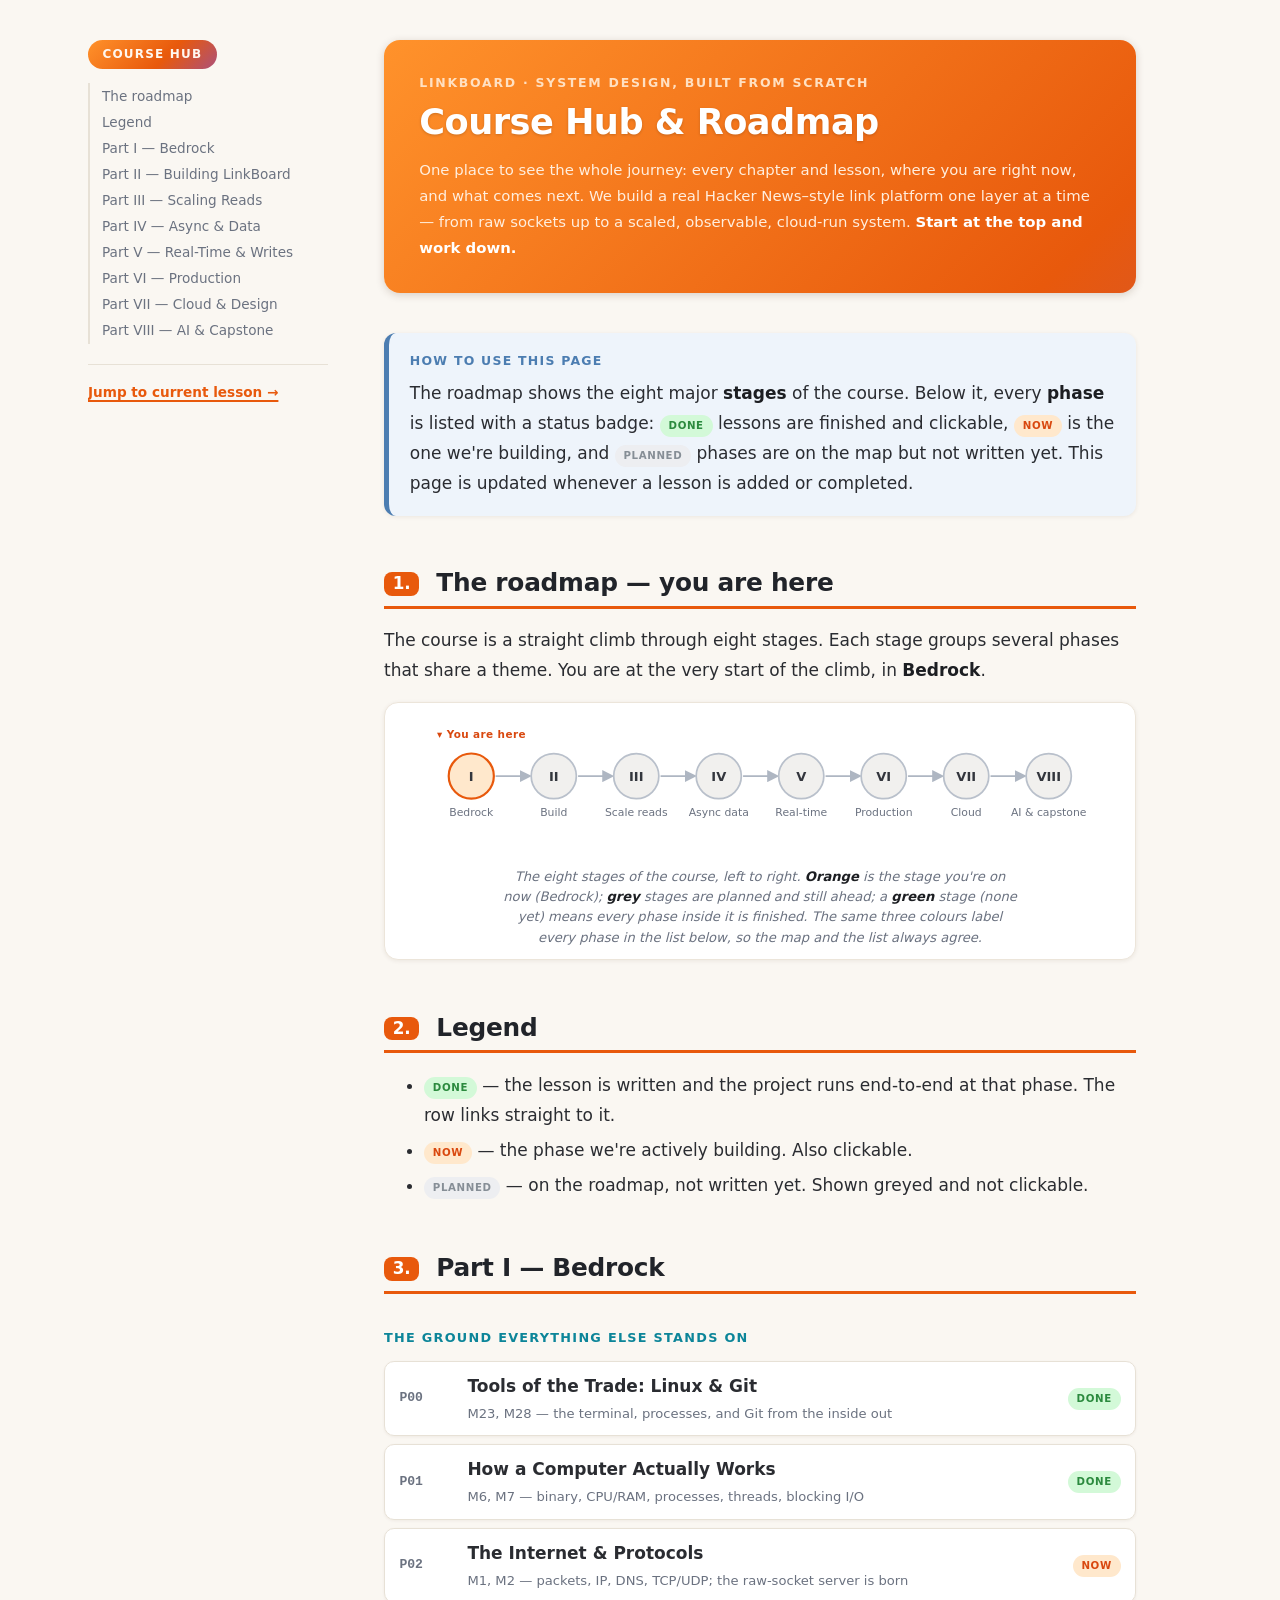
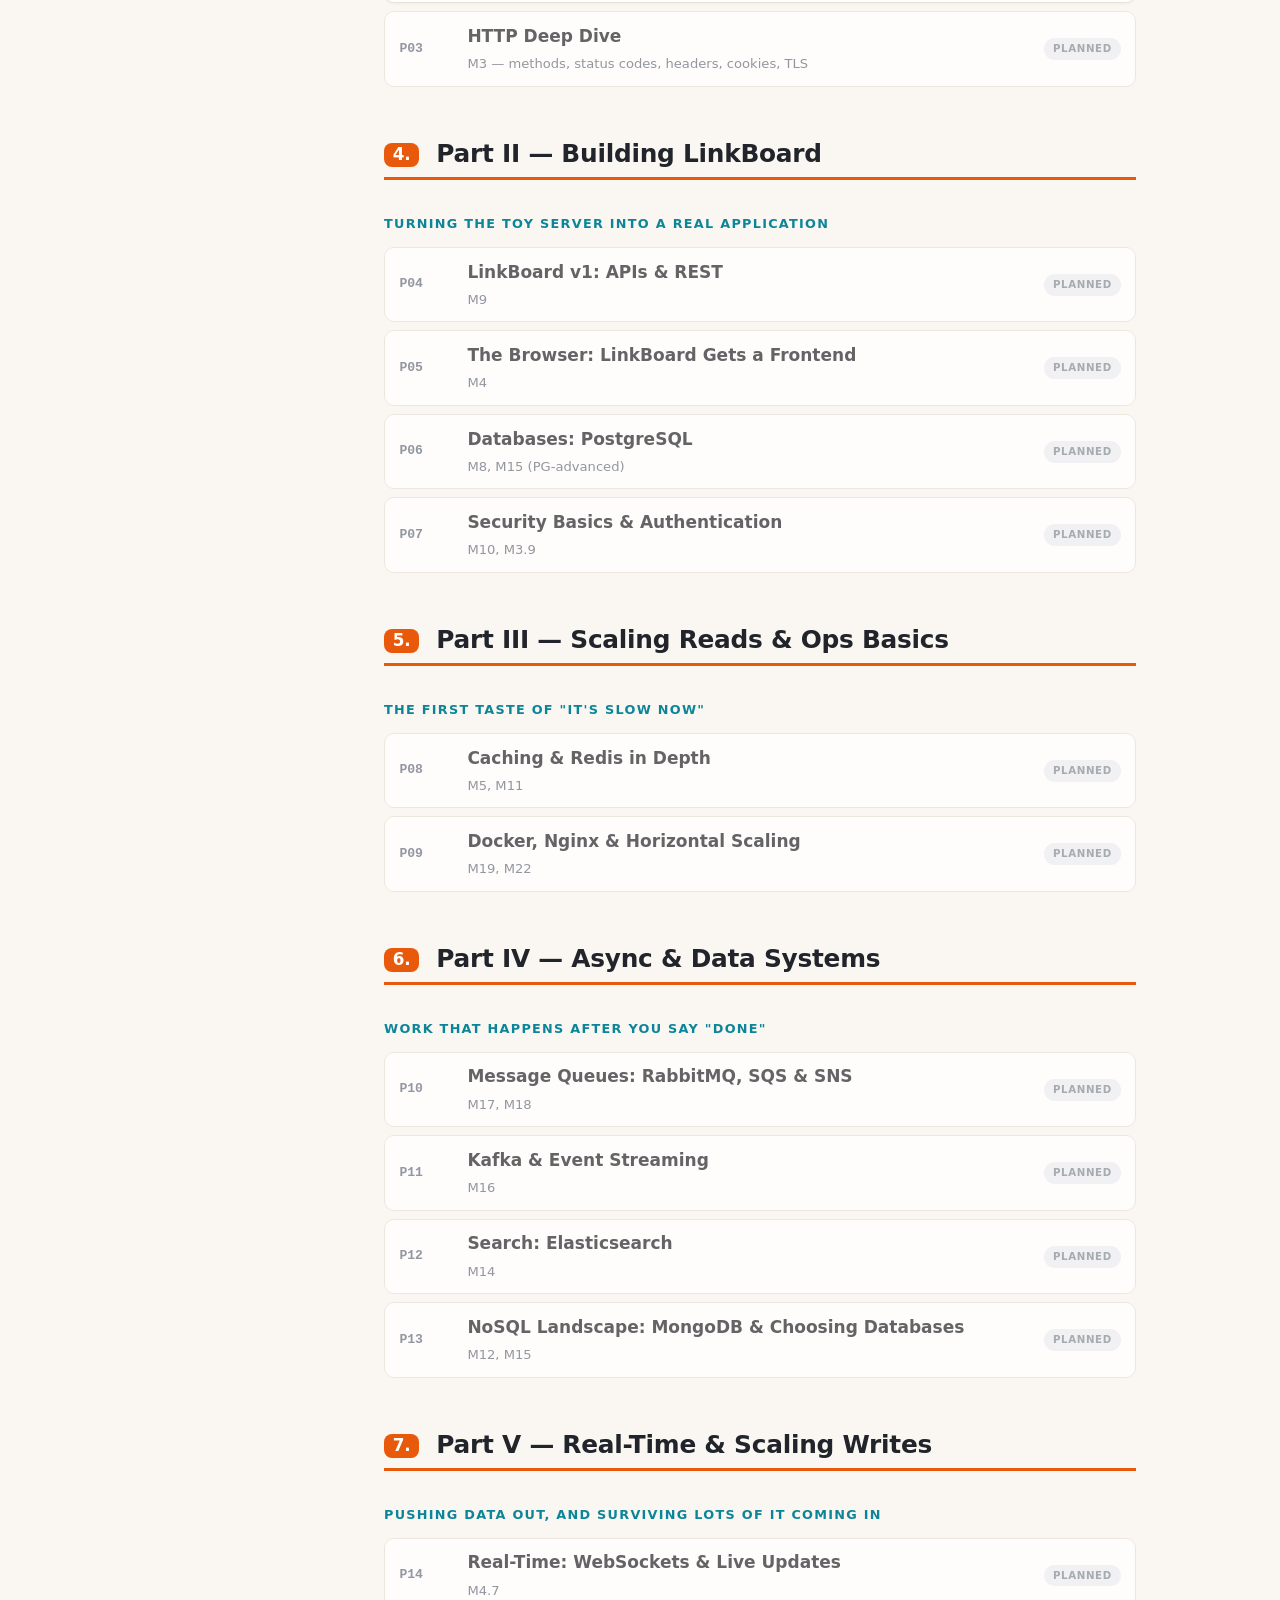
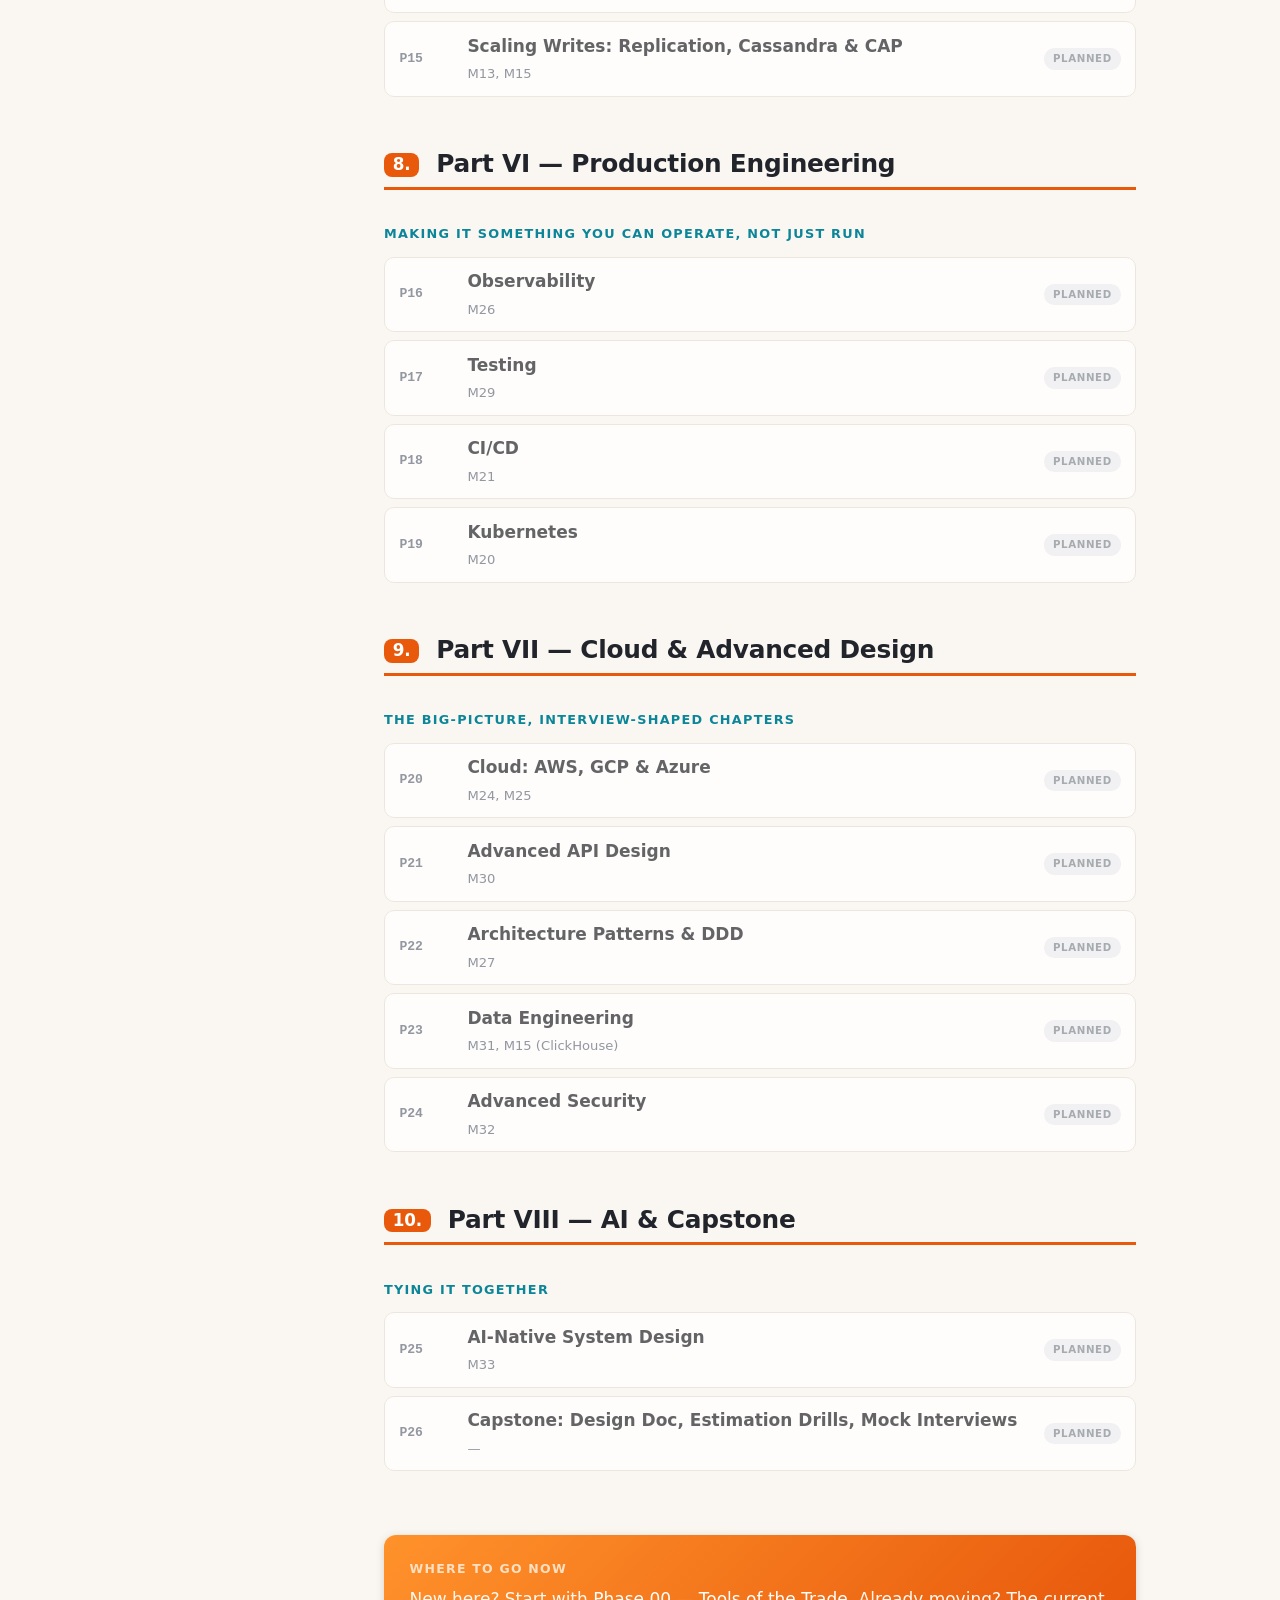
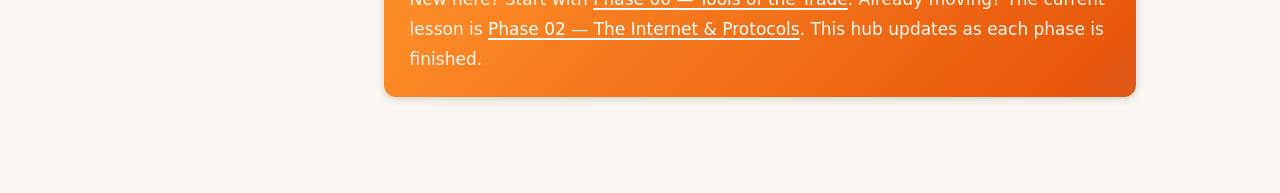
==== concepts/index.html @ 51d2cb37 "Lessons: course hub + roadmap and 6 content-richness features (hover-glossary, syntax highlighting, " ====
<!DOCTYPE html>
<html lang="en">
<head>
<meta charset="utf-8">
<meta name="viewport" content="width=device-width, initial-scale=1">
<title>LinkBoard — Course Hub &amp; Roadmap</title>
<link rel="stylesheet" href="assets/lesson.css">
</head>
<body>
<div class="page">

<aside class="toc">
  <div class="toc-inner">
    <p class="toc-phase">Course Hub</p>
    <nav>
      <a href="#roadmap">The roadmap</a>
      <a href="#legend">Legend</a>
      <a href="#part-1">Part I — Bedrock</a>
      <a href="#part-2">Part II — Building LinkBoard</a>
      <a href="#part-3">Part III — Scaling Reads</a>
      <a href="#part-4">Part IV — Async &amp; Data</a>
      <a href="#part-5">Part V — Real-Time &amp; Writes</a>
      <a href="#part-6">Part VI — Production</a>
      <a href="#part-7">Part VII — Cloud &amp; Design</a>
      <a href="#part-8">Part VIII — AI &amp; Capstone</a>
    </nav>
    <div class="toc-bottom">
      <a href="phase-02-internet-and-protocols/lesson.html">Jump to current lesson →</a>
    </div>
  </div>
</aside>

<main>

<header class="lesson">
  <p class="kicker">LinkBoard · System Design, Built From Scratch</p>
  <h1>Course Hub &amp; Roadmap</h1>
  <p class="covers">One place to see the whole journey: every chapter and lesson, where you are right now, and what comes next. We build a real Hacker News&ndash;style link platform one layer at a time &mdash; from raw sockets up to a scaled, observable, cloud-run system. <strong>Start at the top and work down.</strong></p>
</header>

<div class="note">
  <span class="label">How to use this page</span>
  <p>The roadmap shows the eight major <strong>stages</strong> of the course. Below it, every <strong>phase</strong> is listed with a status badge: <span class="status status-done">Done</span> lessons are finished and clickable, <span class="status status-now">Now</span> is the one we're building, and <span class="status status-planned">Planned</span> phases are on the map but not written yet. This page is updated whenever a lesson is added or completed.</p>
</div>

<h2 id="roadmap"><span class="secno">1.</span> The roadmap &mdash; you are here</h2>

<p>The course is a straight climb through eight stages. Each stage groups several phases that share a theme. You are at the very start of the climb, in <strong>Bedrock</strong>.</p>

<figure class="fig">
  <svg viewBox="0 0 760 150" role="img" aria-label="Course roadmap of eight stages from left to right: stage one Bedrock (you are here now), stage two Build, stage three Scale reads, stage four Async, stage five Real-time and write scaling, stage six Production, stage seven Cloud, stage eight AI and capstone. You are currently in stage one, Bedrock.">
    <defs>
      <marker id="rm-arrow" viewBox="0 0 10 10" refX="8" refY="5" markerWidth="7" markerHeight="7" orient="auto">
        <path d="M0,0 L10,5 L0,10 z" class="fig-arrow"/>
      </marker>
    </defs>

    <!-- connectors between the eight stages -->
    <line x1="75.5"  y1="60" x2="114.5" y2="60" class="fig-edge" marker-end="url(#rm-arrow)"/>
    <line x1="170.5" y1="60" x2="209.5" y2="60" class="fig-edge" marker-end="url(#rm-arrow)"/>
    <line x1="265.5" y1="60" x2="304.5" y2="60" class="fig-edge" marker-end="url(#rm-arrow)"/>
    <line x1="360.5" y1="60" x2="399.5" y2="60" class="fig-edge" marker-end="url(#rm-arrow)"/>
    <line x1="455.5" y1="60" x2="494.5" y2="60" class="fig-edge" marker-end="url(#rm-arrow)"/>
    <line x1="550.5" y1="60" x2="589.5" y2="60" class="fig-edge" marker-end="url(#rm-arrow)"/>
    <line x1="645.5" y1="60" x2="684.5" y2="60" class="fig-edge" marker-end="url(#rm-arrow)"/>

    <!-- "you are here" pointer over the first stage -->
    <text x="8" y="16" class="fig-youhere">&#9662; You are here</text>

    <!-- stage 1: Bedrock (NOW) -->
    <circle cx="47.5"  cy="60" r="26" class="fig-stage-now"/>
    <text x="47.5"  y="66"  text-anchor="middle" class="fig-stage-num">I</text>
    <text x="47.5"  y="106" text-anchor="middle" class="fig-t-sm">Bedrock</text>

    <!-- stage 2: Build -->
    <circle cx="142.5" cy="60" r="26" class="fig-stage-todo"/>
    <text x="142.5" y="66"  text-anchor="middle" class="fig-stage-num">II</text>
    <text x="142.5" y="106" text-anchor="middle" class="fig-t-sm">Build</text>

    <!-- stage 3: Scale reads -->
    <circle cx="237.5" cy="60" r="26" class="fig-stage-todo"/>
    <text x="237.5" y="66"  text-anchor="middle" class="fig-stage-num">III</text>
    <text x="237.5" y="106" text-anchor="middle" class="fig-t-sm">Scale reads</text>

    <!-- stage 4: Async -->
    <circle cx="332.5" cy="60" r="26" class="fig-stage-todo"/>
    <text x="332.5" y="66"  text-anchor="middle" class="fig-stage-num">IV</text>
    <text x="332.5" y="106" text-anchor="middle" class="fig-t-sm">Async data</text>

    <!-- stage 5: Real-time & writes -->
    <circle cx="427.5" cy="60" r="26" class="fig-stage-todo"/>
    <text x="427.5" y="66"  text-anchor="middle" class="fig-stage-num">V</text>
    <text x="427.5" y="106" text-anchor="middle" class="fig-t-sm">Real-time</text>

    <!-- stage 6: Production -->
    <circle cx="522.5" cy="60" r="26" class="fig-stage-todo"/>
    <text x="522.5" y="66"  text-anchor="middle" class="fig-stage-num">VI</text>
    <text x="522.5" y="106" text-anchor="middle" class="fig-t-sm">Production</text>

    <!-- stage 7: Cloud -->
    <circle cx="617.5" cy="60" r="26" class="fig-stage-todo"/>
    <text x="617.5" y="66"  text-anchor="middle" class="fig-stage-num">VII</text>
    <text x="617.5" y="106" text-anchor="middle" class="fig-t-sm">Cloud</text>

    <!-- stage 8: AI & capstone -->
    <circle cx="712.5" cy="60" r="26" class="fig-stage-todo"/>
    <text x="712.5" y="66"  text-anchor="middle" class="fig-stage-num">VIII</text>
    <text x="712.5" y="106" text-anchor="middle" class="fig-t-sm">AI &amp; capstone</text>
  </svg>
  <figcaption>The eight stages of the course, left to right. <strong>Orange</strong> is the stage you're on now (Bedrock); <strong>grey</strong> stages are planned and still ahead; a <strong>green</strong> stage (none yet) means every phase inside it is finished. The same three colours label every phase in the list below, so the map and the list always agree.</figcaption>
</figure>

<h2 id="legend"><span class="secno">2.</span> Legend</h2>

<ul>
  <li><span class="status status-done">Done</span> &mdash; the lesson is written and the project runs end-to-end at that phase. The row links straight to it.</li>
  <li><span class="status status-now">Now</span> &mdash; the phase we're actively building. Also clickable.</li>
  <li><span class="status status-planned">Planned</span> &mdash; on the roadmap, not written yet. Shown greyed and not clickable.</li>
</ul>

<h2 id="part-1"><span class="secno">3.</span> Part I &mdash; Bedrock</h2>
<p class="hub-part">The ground everything else stands on</p>
<ul class="hub-list">
  <li><a class="hub-row" href="phase-00-tools-of-the-trade/lesson.html">
    <span class="hub-num">P00</span>
    <span class="hub-title">Tools of the Trade: Linux &amp; Git <small>M23, M28 &mdash; the terminal, processes, and Git from the inside out</small></span>
    <span class="status status-done">Done</span>
  </a></li>
  <li><a class="hub-row" href="phase-01-how-a-computer-works/lesson.html">
    <span class="hub-num">P01</span>
    <span class="hub-title">How a Computer Actually Works <small>M6, M7 &mdash; binary, CPU/RAM, processes, threads, blocking I/O</small></span>
    <span class="status status-done">Done</span>
  </a></li>
  <li><a class="hub-row" href="phase-02-internet-and-protocols/lesson.html">
    <span class="hub-num">P02</span>
    <span class="hub-title">The Internet &amp; Protocols <small>M1, M2 &mdash; packets, IP, DNS, TCP/UDP; the raw-socket server is born</small></span>
    <span class="status status-now">Now</span>
  </a></li>
  <li><div class="hub-row is-planned">
    <span class="hub-num">P03</span>
    <span class="hub-title">HTTP Deep Dive <small>M3 &mdash; methods, status codes, headers, cookies, TLS</small></span>
    <span class="status status-planned">Planned</span>
  </div></li>
</ul>

<h2 id="part-2"><span class="secno">4.</span> Part II &mdash; Building LinkBoard</h2>
<p class="hub-part">Turning the toy server into a real application</p>
<ul class="hub-list">
  <li><div class="hub-row is-planned">
    <span class="hub-num">P04</span>
    <span class="hub-title">LinkBoard v1: APIs &amp; REST <small>M9</small></span>
    <span class="status status-planned">Planned</span>
  </div></li>
  <li><div class="hub-row is-planned">
    <span class="hub-num">P05</span>
    <span class="hub-title">The Browser: LinkBoard Gets a Frontend <small>M4</small></span>
    <span class="status status-planned">Planned</span>
  </div></li>
  <li><div class="hub-row is-planned">
    <span class="hub-num">P06</span>
    <span class="hub-title">Databases: PostgreSQL <small>M8, M15 (PG-advanced)</small></span>
    <span class="status status-planned">Planned</span>
  </div></li>
  <li><div class="hub-row is-planned">
    <span class="hub-num">P07</span>
    <span class="hub-title">Security Basics &amp; Authentication <small>M10, M3.9</small></span>
    <span class="status status-planned">Planned</span>
  </div></li>
</ul>

<h2 id="part-3"><span class="secno">5.</span> Part III &mdash; Scaling Reads &amp; Ops Basics</h2>
<p class="hub-part">The first taste of "it's slow now"</p>
<ul class="hub-list">
  <li><div class="hub-row is-planned">
    <span class="hub-num">P08</span>
    <span class="hub-title">Caching &amp; Redis in Depth <small>M5, M11</small></span>
    <span class="status status-planned">Planned</span>
  </div></li>
  <li><div class="hub-row is-planned">
    <span class="hub-num">P09</span>
    <span class="hub-title">Docker, Nginx &amp; Horizontal Scaling <small>M19, M22</small></span>
    <span class="status status-planned">Planned</span>
  </div></li>
</ul>

<h2 id="part-4"><span class="secno">6.</span> Part IV &mdash; Async &amp; Data Systems</h2>
<p class="hub-part">Work that happens after you say "done"</p>
<ul class="hub-list">
  <li><div class="hub-row is-planned">
    <span class="hub-num">P10</span>
    <span class="hub-title">Message Queues: RabbitMQ, SQS &amp; SNS <small>M17, M18</small></span>
    <span class="status status-planned">Planned</span>
  </div></li>
  <li><div class="hub-row is-planned">
    <span class="hub-num">P11</span>
    <span class="hub-title">Kafka &amp; Event Streaming <small>M16</small></span>
    <span class="status status-planned">Planned</span>
  </div></li>
  <li><div class="hub-row is-planned">
    <span class="hub-num">P12</span>
    <span class="hub-title">Search: Elasticsearch <small>M14</small></span>
    <span class="status status-planned">Planned</span>
  </div></li>
  <li><div class="hub-row is-planned">
    <span class="hub-num">P13</span>
    <span class="hub-title">NoSQL Landscape: MongoDB &amp; Choosing Databases <small>M12, M15</small></span>
    <span class="status status-planned">Planned</span>
  </div></li>
</ul>

<h2 id="part-5"><span class="secno">7.</span> Part V &mdash; Real-Time &amp; Scaling Writes</h2>
<p class="hub-part">Pushing data out, and surviving lots of it coming in</p>
<ul class="hub-list">
  <li><div class="hub-row is-planned">
    <span class="hub-num">P14</span>
    <span class="hub-title">Real-Time: WebSockets &amp; Live Updates <small>M4.7</small></span>
    <span class="status status-planned">Planned</span>
  </div></li>
  <li><div class="hub-row is-planned">
    <span class="hub-num">P15</span>
    <span class="hub-title">Scaling Writes: Replication, Cassandra &amp; CAP <small>M13, M15</small></span>
    <span class="status status-planned">Planned</span>
  </div></li>
</ul>

<h2 id="part-6"><span class="secno">8.</span> Part VI &mdash; Production Engineering</h2>
<p class="hub-part">Making it something you can operate, not just run</p>
<ul class="hub-list">
  <li><div class="hub-row is-planned">
    <span class="hub-num">P16</span>
    <span class="hub-title">Observability <small>M26</small></span>
    <span class="status status-planned">Planned</span>
  </div></li>
  <li><div class="hub-row is-planned">
    <span class="hub-num">P17</span>
    <span class="hub-title">Testing <small>M29</small></span>
    <span class="status status-planned">Planned</span>
  </div></li>
  <li><div class="hub-row is-planned">
    <span class="hub-num">P18</span>
    <span class="hub-title">CI/CD <small>M21</small></span>
    <span class="status status-planned">Planned</span>
  </div></li>
  <li><div class="hub-row is-planned">
    <span class="hub-num">P19</span>
    <span class="hub-title">Kubernetes <small>M20</small></span>
    <span class="status status-planned">Planned</span>
  </div></li>
</ul>

<h2 id="part-7"><span class="secno">9.</span> Part VII &mdash; Cloud &amp; Advanced Design</h2>
<p class="hub-part">The big-picture, interview-shaped chapters</p>
<ul class="hub-list">
  <li><div class="hub-row is-planned">
    <span class="hub-num">P20</span>
    <span class="hub-title">Cloud: AWS, GCP &amp; Azure <small>M24, M25</small></span>
    <span class="status status-planned">Planned</span>
  </div></li>
  <li><div class="hub-row is-planned">
    <span class="hub-num">P21</span>
    <span class="hub-title">Advanced API Design <small>M30</small></span>
    <span class="status status-planned">Planned</span>
  </div></li>
  <li><div class="hub-row is-planned">
    <span class="hub-num">P22</span>
    <span class="hub-title">Architecture Patterns &amp; DDD <small>M27</small></span>
    <span class="status status-planned">Planned</span>
  </div></li>
  <li><div class="hub-row is-planned">
    <span class="hub-num">P23</span>
    <span class="hub-title">Data Engineering <small>M31, M15 (ClickHouse)</small></span>
    <span class="status status-planned">Planned</span>
  </div></li>
  <li><div class="hub-row is-planned">
    <span class="hub-num">P24</span>
    <span class="hub-title">Advanced Security <small>M32</small></span>
    <span class="status status-planned">Planned</span>
  </div></li>
</ul>

<h2 id="part-8"><span class="secno">10.</span> Part VIII &mdash; AI &amp; Capstone</h2>
<p class="hub-part">Tying it together</p>
<ul class="hub-list">
  <li><div class="hub-row is-planned">
    <span class="hub-num">P25</span>
    <span class="hub-title">AI-Native System Design <small>M33</small></span>
    <span class="status status-planned">Planned</span>
  </div></li>
  <li><div class="hub-row is-planned">
    <span class="hub-num">P26</span>
    <span class="hub-title">Capstone: Design Doc, Estimation Drills, Mock Interviews <small>&mdash;</small></span>
    <span class="status status-planned">Planned</span>
  </div></li>
</ul>

<footer class="next">
  <span class="label">Where to go now</span>
  <p>New here? Start with <a href="phase-00-tools-of-the-trade/lesson.html">Phase 00 &mdash; Tools of the Trade</a>. Already moving? The current lesson is <a href="phase-02-internet-and-protocols/lesson.html">Phase 02 &mdash; The Internet &amp; Protocols</a>. This hub updates as each phase is finished.</p>
</footer>

</main>
</div>
</body>
</html>
---- concepts/assets/lesson.css ----
/* ==========================================================================
   LinkBoard course — shared lesson stylesheet
   Every concepts/phase-NN-*/lesson.html links to this file (../assets/lesson.css)
   so all lessons share one consistent design. Edit here, restyle everywhere.

   Design language:
   - warm paper background; HN-orange primary (LinkBoard is a Hacker News clone)
     with teal + violet supporting hues
   - gradient title banner; terminal-style code blocks with traffic-light dots
   - sticky table of contents on wide screens
   - automatic light/dark via prefers-color-scheme

   NOTE: written with LITERAL colors only (no CSS custom properties) so it
   renders correctly even in previews that don't support var(). Every
   gradient is preceded by a solid-color fallback for the same reason.
   Palette reference:
     orange #e8590c   teal #0c8599   violet #7048e8   paper #faf7f2
     ink #2a2c31      line #e7e1d6   terminal #171a21
   ========================================================================== */

* { box-sizing: border-box; }

html { scroll-behavior: smooth; }

body {
  margin: 0;
  background: #faf7f2;
  color: #2a2c31;
  font: 17px/1.75 "Segoe UI", ui-sans-serif, system-ui, Roboto, Helvetica, Arial, sans-serif;
  -webkit-text-size-adjust: 100%;
}

::selection { background: #e8590c; color: #ffffff; }

/* ---- page layout: sticky TOC + content ----------------------------------- */

.page {
  display: grid;
  grid-template-columns: 15.5rem minmax(0, 47rem);
  gap: 3rem;
  max-width: 69rem;
  margin: 0 auto;
  padding: 2.5rem 1.5rem 6rem;
}

main { min-width: 0; }

.toc { font-size: .85rem; }

.toc-inner {
  position: -webkit-sticky;
  position: sticky;
  top: 1.5rem;
  max-height: calc(100vh - 3rem);
  overflow-y: auto;
  padding-right: .5rem;
  animation: rise .55s ease-out .12s both;
}

main { animation: rise .6s ease-out .18s both; }

.toc .toc-phase {
  display: inline-block;
  background: #e8590c;
  background: linear-gradient(135deg, #ff922b 0%, #e8590c 60%, #7048e8 140%);
  color: #fff8f0;
  font-weight: 700;
  font-size: .75rem;
  letter-spacing: .1em;
  text-transform: uppercase;
  border-radius: 99px;
  padding: .25rem .9rem;
  margin: 0 0 .9rem;
}

.toc nav a {
  display: block;
  color: #6b7280;
  text-decoration: none;
  padding: .2rem 0 .2rem .75rem;
  border-left: 2px solid #e7e1d6;
  line-height: 1.45;
  transition: padding-left .15s ease, color .15s ease;
}

.toc nav a:hover {
  color: #e8590c;
  border-left-color: #e8590c;
  padding-left: 1rem;
}

.toc .toc-bottom {
  margin-top: 1.25rem;
  padding-top: 1rem;
  border-top: 1px solid #e7e1d6;
}

.toc .toc-bottom a { border-left: none; padding-left: 0; font-weight: 650; color: #e8590c; }

@media (max-width: 900px) {
  .page { grid-template-columns: minmax(0, 1fr); gap: 1.5rem; padding-top: 1.5rem; }
  .toc-inner { position: static; max-height: none; }
  .toc { border: 1px solid #e7e1d6; border-radius: 12px; padding: 1rem 1.25rem; background: #ffffff; }
}

/* ---- lesson header: the gradient banner ----------------------------------- */

header.lesson {
  background: #e8590c;
  background: linear-gradient(135deg, #ff922b 0%, #e8590c 45%, #7048e8 130%);
  background-size: 200% 200%;
  color: #fff8f0;
  border-radius: 16px;
  padding: 2rem 2.2rem;
  margin-bottom: 2.5rem;
  box-shadow: 0 2px 8px rgba(60, 35, 10, .18);
  /* rise in on load, then the gradient slowly drifts forever */
  animation: rise .55s ease-out both, drift 18s ease-in-out infinite alternate;
}

.kicker {
  font-size: .78rem;
  font-weight: 700;
  letter-spacing: .14em;
  text-transform: uppercase;
  color: #ffe0c2;
  margin: 0 0 .5rem;
}

header.lesson h1 {
  margin: 0 0 .9rem;
  font-size: 2.2rem;
  line-height: 1.15;
  letter-spacing: -.015em;
  color: #ffffff;
  text-shadow: 0 1px 3px rgba(0, 0, 0, .18);
}

.covers { margin: 0; font-size: .93rem; color: #ffeede; }
.covers strong { color: #ffffff; }
.covers code { background: rgba(255, 255, 255, .2); color: #ffffff; }
header.lesson a { color: #ffffff; }

/* ---- headings & text ------------------------------------------------------ */

h2 {
  font-size: 1.55rem;
  line-height: 1.3;
  margin: 3.2rem 0 1.1rem;
  padding-bottom: .4rem;
  border-bottom: 3px solid #e8590c;
  color: #21242a;
  scroll-margin-top: 1.5rem;
  letter-spacing: -.01em;
}

h3 { font-size: 1.18rem; margin: 2.3rem 0 .75rem; color: #0c8599; scroll-margin-top: 1.5rem; }
h4 { font-size: 1rem; margin: 1.8rem 0 .6rem; color: #7048e8; }

h2 .secno {
  display: inline-block;
  background: #e8590c;
  color: #ffffff;
  font-size: 1.05rem;
  font-weight: 700;
  border-radius: 8px;
  padding: .05rem .55rem;
  margin-right: .55rem;
  vertical-align: .12em;
}

p, ul, ol { margin: 0 0 1rem; }
li { margin-bottom: .35rem; }
li > ul, li > ol { margin-top: .35rem; }

a { color: #e8590c; text-decoration-thickness: 1.5px; text-underline-offset: 3px; }
a:hover { color: #7048e8; }

strong { font-weight: 650; color: #1c1e22; }

hr { border: none; border-top: 1px solid #e7e1d6; margin: 2.5rem 0; }

/* the tag chip used for "CS fundamental" flags */
.chip {
  display: inline-block;
  font-size: .7rem;
  font-weight: 700;
  letter-spacing: .06em;
  text-transform: uppercase;
  color: #ffffff;
  background: #0c8599;
  background: linear-gradient(120deg, #0c8599, #7048e8);
  border-radius: 99px;
  padding: .12rem .65rem;
  vertical-align: .2em;
}

/* ---- code ----------------------------------------------------------------- */

code, kbd {
  font-family: "Cascadia Code", ui-monospace, Consolas, "SF Mono", Menlo, monospace;
  font-size: .86em;
}

code {
  background: #f6ede2;
  color: #c2410c;
  border-radius: 5px;
  padding: .12em .38em;
}

pre {
  position: relative;
  background: #171a21;
  color: #dde3ec;
  border: 1px solid #2b3240;
  border-radius: 12px;
  padding: 2.5rem 1.2rem 1.1rem;
  overflow-x: auto;
  line-height: 1.6;
  margin: 0 0 1.15rem;
  box-shadow: 0 2px 6px rgba(60, 35, 10, .15);
  transition: transform .18s ease, box-shadow .18s ease;
}

pre:hover {
  transform: translateY(-2px);
  box-shadow: 0 6px 16px rgba(60, 35, 10, .22);
}

/* macOS-style traffic lights: pure CSS, one dot + two shadows */
pre::before {
  content: "";
  position: absolute;
  top: .95rem;
  left: 1.15rem;
  width: 11px;
  height: 11px;
  border-radius: 50%;
  background: #ff5f56;
  box-shadow: 19px 0 0 #ffbd2e, 38px 0 0 #27c93f;
}

pre code { background: none; padding: 0; font-size: .84rem; color: #dde3ec; }

/* comments inside code samples */
pre .c { color: #8b96a5; font-style: italic; }
/* highlighted/important line inside a block */
pre .hi { color: #ffc078; font-weight: 600; }

/* ---- callout boxes -------------------------------------------------------- */

.tryit, .note, .warn, .demo {
  border-radius: 12px;
  padding: 1.1rem 1.3rem;
  margin: 0 0 1.4rem;
  box-shadow: 0 1px 4px rgba(60, 35, 10, .08);
  transition: transform .18s ease, box-shadow .18s ease;
}

.tryit:hover, .note:hover, .warn:hover, .demo:hover {
  transform: translateY(-2px);
  box-shadow: 0 5px 14px rgba(60, 35, 10, .14);
}

.tryit  { background: #ecf7ee; border-left: 5px solid #2f9e44; }
.note   { background: #eef4fb; border-left: 5px solid #4c7db1; }
.warn   { background: #fdf0ef; border-left: 5px solid #c0443a; }
.demo   { background: #fff2e5; border-left: 5px solid #e8590c; }

.tryit > .label, .note > .label, .warn > .label, .demo > .label {
  display: block;
  font-size: .78rem;
  font-weight: 700;
  letter-spacing: .1em;
  text-transform: uppercase;
  margin-bottom: .45rem;
}
.tryit > .label { color: #2f9e44; }
.note  > .label { color: #4c7db1; }
.warn  > .label { color: #c0443a; }
.demo  > .label { color: #e8590c; }

.tryit :last-child, .note :last-child, .warn :last-child, .demo :last-child { margin-bottom: 0; }

blockquote {
  margin: 0 0 1.4rem;
  padding: .9rem 1.4rem;
  border-left: 5px solid #e8590c;
  background: #ffefe3;
  border-radius: 0 12px 12px 0;
  font-weight: 560;
  font-size: 1.03em;
  color: #7c3007;
}
blockquote :last-child { margin-bottom: 0; }

/* ---- tables ---------------------------------------------------------------- */

table {
  border-collapse: collapse;
  margin: 0 0 1.4rem;
  font-size: .92rem;
  display: block;           /* lets wide tables scroll instead of the page */
  overflow-x: auto;
  max-width: 100%;
}

th, td {
  border: 1px solid #e7e1d6;
  padding: .5rem .8rem;
  text-align: left;
  vertical-align: top;
}

th {
  background: #fbe8d9;
  color: #c2410c;
  text-transform: uppercase;
  font-size: .78rem;
  letter-spacing: .05em;
}

tr:nth-child(even) { background: #f8f2e9; }
tr:hover td { background: #fff0e0; transition: background .15s ease; }

/* ---- collapsible answers (challenges) -------------------------------------- */

details {
  border: 1px solid #e7e1d6;
  border-left: 5px solid #7048e8;
  border-radius: 12px;
  background: #ffffff;
  padding: .8rem 1.3rem;
  margin: 0 0 1.4rem;
  box-shadow: 0 1px 4px rgba(60, 35, 10, .08);
}

details summary {
  cursor: pointer;
  font-weight: 650;
  color: #7048e8;
}

details summary:hover { color: #e8590c; }
details[open] summary { margin-bottom: .8rem; }
details :last-child { margin-bottom: 0; }

/* revealed answers fade + slide in gently */
details[open] > *:not(summary) { animation: reveal .35s ease-out both; }

/* ---- footer nav ------------------------------------------------------------ */

footer.next {
  margin-top: 4rem;
  padding: 1.4rem 1.6rem;
  border-radius: 12px;
  background: #e8590c;
  background: linear-gradient(135deg, #ff922b 0%, #e8590c 45%, #7048e8 130%);
  background-size: 200% 200%;
  color: #fff8f0;
  box-shadow: 0 2px 8px rgba(60, 35, 10, .18);
  animation: drift 18s ease-in-out infinite alternate;
}
footer.next .label {
  display: block;
  font-size: .78rem;
  font-weight: 700;
  letter-spacing: .1em;
  text-transform: uppercase;
  color: #ffe0c2;
  margin-bottom: .35rem;
}
footer.next strong { color: #ffffff; }
footer.next a { color: #ffffff; }
footer.next code { background: rgba(255, 255, 255, .2); color: #ffffff; }
footer.next :last-child { margin-bottom: 0; }

/* ==========================================================================
   DARK MODE — explicit literal overrides (no custom properties)
   ========================================================================== */

@media (prefers-color-scheme: dark) {
  body { background: #13151b; color: #d8dde5; }
  ::selection { background: #ff9457; color: #1c1e22; }

  .toc nav a { color: #8d95a3; border-left-color: #2b2f3a; }
  .toc nav a:hover { color: #ff9457; border-left-color: #ff9457; }
  .toc .toc-bottom { border-top-color: #2b2f3a; }
  .toc .toc-bottom a { color: #ff9457; }
  .toc .toc-phase {
    background: #b34808;
    background: linear-gradient(135deg, #b34808 0%, #8a3305 60%, #4b2e9e 140%);
    color: #ffe9d9;
  }

  header.lesson {
    background: #b34808;
    background: linear-gradient(135deg, #b34808 0%, #8a3305 45%, #4b2e9e 130%);
    color: #ffe9d9;
    box-shadow: none;
  }
  .kicker { color: #ffc9a0; }
  .covers { color: #ffdcc2; }

  h2 { color: #e6eaf0; border-bottom-color: #ff9457; }
  h3 { color: #3bc9db; }
  h4 { color: #9775fa; }
  h2 .secno { background: #ff9457; color: #24160c; }

  a { color: #ff9457; }
  a:hover { color: #9775fa; }
  strong { color: #f0f3f7; }
  hr { border-top-color: #2b2f3a; }

  .chip { background: #0c8599; background: linear-gradient(120deg, #0c8599, #7048e8); }

  code { background: #2a241c; color: #ffab73; }
  pre { background: #0d1017; color: #d3dae4; border-color: #232a35; box-shadow: none; }
  pre code { color: #d3dae4; }

  .tryit, .note, .warn, .demo { box-shadow: none; }
  .tryit { background: #14231a; }
  .note  { background: #16202c; }
  .warn  { background: #291717; }
  .demo  { background: #271a10; }
  .tryit > .label { color: #51b566; }
  .note  > .label { color: #5b87b7; }
  .warn  > .label { color: #c96157; }
  .demo  > .label { color: #ff9457; }
  .tryit { border-left-color: #51b566; }
  .note  { border-left-color: #5b87b7; }
  .warn  { border-left-color: #c96157; }
  .demo  { border-left-color: #ff9457; }

  blockquote { background: #2b1d12; border-left-color: #ff9457; color: #ffd3b3; }

  th, td { border-color: #2b2f3a; }
  th { background: #2a2118; color: #ff9457; }
  tr:nth-child(even) { background: #171a21; }

  details { background: #191c24; border-color: #2b2f3a; border-left-color: #9775fa; box-shadow: none; }
  details summary { color: #9775fa; }
  details summary:hover { color: #ff9457; }

  footer.next {
    background: #b34808;
    background: linear-gradient(135deg, #b34808 0%, #8a3305 45%, #4b2e9e 130%);
    color: #ffe9d9;
    box-shadow: none;
  }
  footer.next .label { color: #ffc9a0; }

  /* dark-mode versions of the hover effects */
  tr:hover td { background: #241c12; }
  pre:hover { box-shadow: 0 6px 16px rgba(0, 0, 0, .5); }
  .tryit:hover, .note:hover, .warn:hover, .demo:hover { box-shadow: 0 5px 14px rgba(0, 0, 0, .45); }
}

/* ==========================================================================
   ANIMATIONS
   - "rise": one-time entrance for banner, TOC, and content on page load
   - "drift": the banner/footer gradient slowly wandering, forever
   - "reveal": answer content fading in when a <details> is opened
   All of it is decorative — and switched off entirely for readers whose OS
   asks for reduced motion.
   ========================================================================== */

@keyframes rise {
  from { opacity: 0; transform: translateY(14px); }
  to   { opacity: 1; transform: none; }
}

@keyframes drift {
  from { background-position: 0% 50%; }
  to   { background-position: 100% 50%; }
}

@keyframes reveal {
  from { opacity: 0; transform: translateY(-5px); }
  to   { opacity: 1; transform: none; }
}

/* ==========================================================================
   INTERACTIVE SIMULATIONS (.sim-*)
   Reusable components for the small inline "click and watch the mechanism"
   widgets some lessons embed (see CLAUDE.md → INTERACTIVE SIMULATIONS).
   Literal colors only, dark overrides at the end of this section.
   ========================================================================== */

.sim {
  border: 2px solid #7048e8;
  border-radius: 14px;
  background: #ffffff;
  padding: 1.2rem 1.4rem 1.1rem;
  margin: 0 0 1.6rem;
  box-shadow: 0 1px 4px rgba(60, 35, 10, .08);
}

/* automatic label — no markup needed */
.sim::before {
  content: "⚡ Interactive simulation";
  display: block;
  font-size: .72rem;
  font-weight: 700;
  letter-spacing: .12em;
  text-transform: uppercase;
  color: #7048e8;
  margin-bottom: .6rem;
}

.sim-hint { font-size: .92rem; color: #6b7280; margin: 0 0 .9rem; }

.sim-controls { display: flex; flex-wrap: wrap; gap: .5rem; margin: 0 0 .9rem; }

.sim-btn {
  font-family: inherit;
  font-size: .85rem;
  font-weight: 600;
  line-height: 1.2;
  padding: .45rem .95rem;
  border-radius: 99px;
  border: 1.5px solid #d9d2c7;
  background: #faf7f2;
  color: #4a4d53;
  cursor: pointer;
  transition: background .15s ease, color .15s ease, border-color .15s ease, transform .12s ease;
}
.sim-btn:hover { border-color: #e8590c; color: #e8590c; transform: translateY(-1px); }
.sim-btn.active { background: #e8590c; border-color: #e8590c; color: #ffffff; }
.sim-btn.active:hover { color: #ffffff; }
.sim-btn.go { background: #2f9e44; border-color: #2f9e44; color: #ffffff; }
.sim-btn.go:hover { background: #268a3a; border-color: #268a3a; color: #ffffff; }
.sim-btn:disabled { opacity: .4; cursor: not-allowed; transform: none; }

.sim-console, .sim-tree {
  background: #171a21;
  color: #dde3ec;
  border: 1px solid #2b3240;
  border-radius: 10px;
  padding: .9rem 1.1rem;
  font-family: "Cascadia Code", ui-monospace, Consolas, "SF Mono", Menlo, monospace;
  font-size: .83rem;
  line-height: 1.55;
  white-space: pre-wrap;
  overflow-x: auto;
  margin: 0 0 .8rem;
}

/* console state colors */
.sim-console .ok   { color: #69db7c; font-weight: 600; }
.sim-console .skip { color: #8b96a5; font-style: italic; }
.sim-console .bad  { color: #ff8787; font-weight: 600; }
.sim-console .hi   { color: #ffc078; font-weight: 600; }

/* tree/diagram state colors */
.sim-tree .t-new  { color: #69db7c; font-weight: 700; }
.sim-tree .t-gone { color: #8b96a5; text-decoration: line-through; }
.sim-tree .t-dim  { color: #8b96a5; }
.sim-tree .t-ptr  { color: #ffc078; font-weight: 700; }
.sim-tree .t-mark { color: #b197fc; font-weight: 700; }

.sim-note { font-size: .8rem; color: #6b7280; font-style: italic; margin: .3rem 0 0; }

@media (prefers-color-scheme: dark) {
  .sim { background: #191c24; border-color: #9775fa; box-shadow: none; }
  .sim::before { color: #9775fa; }
  .sim-hint, .sim-note { color: #8d95a3; }
  .sim-btn { background: #20242e; border-color: #3a3f4c; color: #aab2c0; }
  .sim-btn:hover { border-color: #ff9457; color: #ff9457; }
  .sim-btn.active { background: #ff9457; border-color: #ff9457; color: #24160c; }
  .sim-btn.active:hover { color: #24160c; }
  .sim-btn.go { background: #2f9e44; border-color: #2f9e44; color: #ffffff; }
  .sim-console, .sim-tree { background: #0d1017; border-color: #232a35; }
}

/* ==========================================================================
   DIAGRAMS (figure.fig / .fig-*)
   Hand-authored inline-SVG figures embedded in lessons. Fully self-contained —
   no image files, no external/CDN anything, so file:// keeps working offline.
   SVG elements are styled by class here (never per-lesson inline fill/stroke),
   literal colors only, with dark overrides at the end of the section.

   COLOUR LANGUAGE (kept identical across EVERY lesson — the colours teach):
     .fig-box-you    ORANGE  = "the thing the learner writes / owns"
                               (their code, their data, LinkBoard itself).
     .fig-box-infra  TEAL    = "framework / tool / OS / kernel / network —
                               infrastructure they rely on but did NOT write".
     .fig-box-ext    VIOLET  = "an external system run by someone else"
                               (a remote/DNS server, the wider internet, a 3rd party).
     .fig-box        NEUTRAL = "generic / a plain value / data in transit /
                               something with no special ownership".
   Every figcaption must restate this coding in plain words for its own figure.
   ========================================================================== */

figure.fig {
  margin: 0 0 1.6rem;
  padding: 1.3rem 1.3rem .7rem;
  background: #ffffff;
  border: 1px solid #ece5da;
  border-radius: 14px;
  box-shadow: 0 1px 4px rgba(60, 35, 10, .08);
  text-align: center;
}
figure.fig svg {           /* scale to content width; never hard-code px on <svg> */
  display: block;
  width: 100%;
  height: auto;
  max-width: 660px;
  margin: 0 auto;
  overflow: visible;
}
figure.fig figcaption {
  font-size: .82rem;
  color: #6b7280;
  font-style: italic;
  margin: .8rem auto 0;
  line-height: 1.55;
  max-width: 62ch;
}

/* boxes / nodes — the colour language (fill + stroke). Light tints here. */
.fig-box       { fill: #f5f1ea; stroke: #cabfae; stroke-width: 2; }   /* neutral */
.fig-box-you   { fill: #fff4ea; stroke: #e8590c; stroke-width: 2; }   /* orange: yours */
.fig-box-infra { fill: #e3f2f4; stroke: #0c8599; stroke-width: 2; }   /* teal: infra */
.fig-box-ext   { fill: #efeafc; stroke: #7048e8; stroke-width: 2; }   /* violet: external */
.fig-node      { fill: #e3f2f4; stroke: #0c8599; stroke-width: 2; }   /* infra circle (router/server) */

/* connectors + arrowheads */
.fig-edge      { fill: none; stroke: #aeb6c2; stroke-width: 2; }
.fig-edge-hi   { fill: none; stroke: #e8590c; stroke-width: 2.5; }
.fig-edge-dash { fill: none; stroke: #aeb6c2; stroke-width: 1.6; stroke-dasharray: 4 5; }
.fig-arrow     { fill: #aeb6c2; }
.fig-arrow-hi  { fill: #e8590c; }

/* text */
.fig-t     { fill: #33363d; font-family: inherit; font-size: 15px;   font-weight: 600; }
.fig-t-sm  { fill: #6b7280; font-family: inherit; font-size: 12.5px; font-weight: 500; }
.fig-t-hi  { fill: #d9480f; font-family: inherit; font-size: 12.5px; font-weight: 700; }
.fig-mono  { fill: #33363d; font-family: "Cascadia Code", ui-monospace, Consolas, Menlo, monospace; font-size: 13px; font-weight: 600; }

/* "VS" badge for before/after comparisons */
.fig-vs      { fill: #e8590c; stroke: none; }
.fig-vs-t    { fill: #ffffff; font-family: inherit; font-size: 13px; font-weight: 800; letter-spacing: .04em; }

@media (prefers-color-scheme: dark) {
  figure.fig { background: #191c24; border-color: #262b35; box-shadow: none; }
  figure.fig figcaption { color: #8d95a3; }
  .fig-box       { fill: #1b1f27; stroke: #3a4150; }
  .fig-box-you   { fill: #2a1a0f; stroke: #ff9457; }
  .fig-box-infra { fill: #0e2529; stroke: #35b3c6; }
  .fig-box-ext   { fill: #1b1533; stroke: #9775fa; }
  .fig-node      { fill: #0e2529; stroke: #35b3c6; }
  .fig-edge      { stroke: #49515f; }
  .fig-edge-hi   { stroke: #ff9457; }
  .fig-edge-dash { stroke: #49515f; }
  .fig-arrow     { fill: #49515f; }
  .fig-arrow-hi  { fill: #ff9457; }
  .fig-t         { fill: #d4d9e0; }
  .fig-t-sm      { fill: #8d95a3; }
  .fig-t-hi      { fill: #ff9457; }
  .fig-mono      { fill: #d4d9e0; }
  .fig-vs        { fill: #ff9457; }
  .fig-vs-t      { fill: #24160c; }
}

/* ==========================================================================
   HOVER-TO-DEFINE GLOSSARY TERMS (.term)                        [FEATURE 2]
   CSS-only tooltip. Wrap a term's first re-mention in a later lesson in
   <span class="term" tabindex="0" data-def="one-line definition">…</span>.
   The definition (from data-def) appears on BOTH hover and keyboard focus,
   fully offline. Don't over-wrap in the lesson that already defines the term
   inline — this is mainly for terms re-used in LATER lessons.
   ========================================================================== */

.term {
  border-bottom: 1.5px dotted #0c8599;
  cursor: help;
  position: relative;
  font-weight: 550;
}
.term:focus-visible { outline: 2px solid #0c8599; outline-offset: 2px; border-radius: 3px; }

/* the tooltip bubble + its little downward arrow — both hidden until hover/focus */
.term::after {
  content: attr(data-def);
  position: absolute;
  left: 50%;
  bottom: calc(100% + 9px);
  transform: translateX(-50%) translateY(4px);
  width: max-content;
  max-width: min(20rem, 78vw);
  background: #171a21;
  color: #f0f3f7;
  font: 500 .8rem/1.5 "Segoe UI", ui-sans-serif, system-ui, sans-serif;
  font-style: normal;
  text-align: left;
  padding: .55rem .8rem;
  border-radius: 8px;
  border: 1px solid #2b3240;
  box-shadow: 0 6px 18px rgba(0, 0, 0, .28);
  opacity: 0;
  visibility: hidden;
  transition: opacity .15s ease, transform .15s ease;
  z-index: 30;
  pointer-events: none;
  white-space: normal;
}
.term::before {
  content: "";
  position: absolute;
  left: 50%;
  bottom: calc(100% + 3px);
  transform: translateX(-50%);
  border: 6px solid transparent;
  border-top-color: #171a21;
  opacity: 0;
  visibility: hidden;
  transition: opacity .15s ease;
  z-index: 31;
  pointer-events: none;
}
.term:hover::after, .term:focus::after,
.term:hover::before, .term:focus::before {
  opacity: 1;
  visibility: visible;
}
.term:hover::after, .term:focus::after { transform: translateX(-50%) translateY(0); }

@media (prefers-color-scheme: dark) {
  .term { border-bottom-color: #35b3c6; }
  .term:focus-visible { outline-color: #35b3c6; }
  .term::after { background: #05070c; border-color: #232a35; color: #eef1f6; }
  .term::before { border-top-color: #05070c; }
}

/* ==========================================================================
   SYNTAX HIGHLIGHTING TOKENS (inside <pre><code>)               [FEATURE 3]
   Manual span classes — NO JavaScript highlighter. Because code blocks are
   dark in BOTH themes, these token colours need no dark-mode override.
   RULE: a token span must NEVER split an escaped entity (&lt; &gt; &amp;) —
   wrap the whole entity or nothing. Existing tokens kept: .c (comment),
   .hi (highlighted output line).
     .kw  keyword           .ty  type / class name
     .str string / char     .num number / literal
     .an  annotation/deco.   .fn  function / method name
   ========================================================================== */

pre .kw  { color: #c792ea; }                 /* keyword: import, def, if, SELECT… */
pre .ty  { color: #56b6c2; }                 /* type / class: int, String, Socket… */
pre .str { color: #98c379; }                 /* string / char literal */
pre .num { color: #d19a66; }                 /* number / numeric literal */
pre .an  { color: #61afef; }                 /* annotation / decorator: @app.route */
pre .fn  { color: #e5c07b; }                 /* function / method name at a call/def */

/* ==========================================================================
   ACTIVE-RECALL MICRO-CHECKS (details.check)                    [FEATURE 4]
   A "check your understanding" question at a section boundary. Styled
   DISTINCTLY from the purple hidden-answer <details> used for challenges:
   teal accent + an auto "ACTIVE RECALL" badge on the summary. The answer is
   always present but hidden — never gate progress on it.
   ========================================================================== */

details.check {
  border-color: #cbe7ed;
  border-left-color: #0c8599;
  background: #eef8fa;
}
details.check > summary { color: #0c8599; }
details.check > summary:hover { color: #e8590c; }
details.check > summary::before {
  content: "Active recall";
  display: inline-block;
  font-size: .62rem;
  font-weight: 800;
  letter-spacing: .09em;
  text-transform: uppercase;
  color: #ffffff;
  background: #0c8599;
  border-radius: 99px;
  padding: .1rem .55rem;
  margin-right: .6rem;
  vertical-align: .1em;
}

@media (prefers-color-scheme: dark) {
  details.check { background: #0f2429; border-color: #24424a; border-left-color: #35b3c6; }
  details.check > summary { color: #35b3c6; }
  details.check > summary:hover { color: #ff9457; }
  details.check > summary::before { background: #35b3c6; color: #05191d; }
}

/* ==========================================================================
   "IN THE REAL WORLD" CALLOUT (.realworld)                      [FEATURE 5]
   Fifth callout card (alongside .tryit/.note/.warn/.demo), for connecting a
   concept to production, teams, or interviews. Violet accent + AUTO label
   (no manual <span class="label"> needed). Use only where it genuinely
   motivates — never one-per-lesson by rote.
   ========================================================================== */

.realworld {
  border-radius: 12px;
  padding: 1.1rem 1.3rem;
  margin: 0 0 1.4rem;
  background: #f3eefe;
  border-left: 5px solid #7048e8;
  box-shadow: 0 1px 4px rgba(60, 35, 10, .08);
  transition: transform .18s ease, box-shadow .18s ease;
}
.realworld::before {
  content: "In the real world";
  display: block;
  font-size: .78rem;
  font-weight: 700;
  letter-spacing: .1em;
  text-transform: uppercase;
  color: #7048e8;
  margin-bottom: .45rem;
}
.realworld:hover { transform: translateY(-2px); box-shadow: 0 5px 14px rgba(60, 35, 10, .14); }
.realworld :last-child { margin-bottom: 0; }

@media (prefers-color-scheme: dark) {
  .realworld { background: #1b1533; border-left-color: #9775fa; box-shadow: none; }
  .realworld::before { color: #9775fa; }
  .realworld:hover { box-shadow: 0 5px 14px rgba(0, 0, 0, .45); }
}

/* ==========================================================================
   COURSE HUB + ROADMAP (concepts/index.html)                    [FEATURE 1]
   The hub reuses .page/main/header.lesson/figure.fig. These classes add the
   status-badge vocabulary and the chapter/lesson list, plus the roadmap
   SVG's stage colours. STATUS COLOUR LANGUAGE (shared by badges AND the
   roadmap SVG, so the two always agree):
     done  = GREEN   (a finished phase — same success-green as .tryit)
     now   = ORANGE  (the phase you're on now — same "the thing you own /
                      are working on" orange as .fig-box-you)
     todo  = NEUTRAL (a planned, not-yet-started phase)
   ========================================================================== */

/* status badges on chapter rows */
.status {
  display: inline-block;
  font-size: .64rem;
  font-weight: 800;
  letter-spacing: .06em;
  text-transform: uppercase;
  padding: .12rem .55rem;
  border-radius: 99px;
  white-space: nowrap;
}
.status-done    { background: #d3f9d8; color: #2b8a3e; }
.status-now     { background: #ffe8cc; color: #d9480f; }
.status-planned { background: #edeef1; color: #868e96; }

/* the chapter / lesson list */
.hub-part {
  margin: 2.1rem 0 .7rem;
  font-size: .8rem;
  letter-spacing: .1em;
  text-transform: uppercase;
  color: #0c8599;
  font-weight: 800;
}
.hub-list { list-style: none; padding: 0; margin: 0; }
.hub-row {
  display: flex;
  align-items: center;
  gap: .85rem;
  padding: .6rem .9rem;
  margin-bottom: .5rem;
  border: 1px solid #e7e1d6;
  border-radius: 10px;
  background: #ffffff;
  text-decoration: none;
  color: inherit;
  box-shadow: 0 1px 3px rgba(60, 35, 10, .06);
  transition: transform .15s ease, box-shadow .15s ease, border-color .15s ease;
}
a.hub-row:hover { transform: translateX(3px); border-color: #e8590c; box-shadow: 0 4px 12px rgba(60, 35, 10, .13); }
.hub-row.is-planned { opacity: .72; box-shadow: none; }
.hub-row .hub-num {
  font-family: "Cascadia Code", ui-monospace, Consolas, Menlo, monospace;
  font-size: .82rem;
  font-weight: 700;
  color: #6b7280;
  min-width: 3.4rem;
}
.hub-row .hub-title { flex: 1; font-weight: 600; }
.hub-row .hub-title small { display: block; font-weight: 400; font-size: .82rem; color: #6b7280; margin-top: .1rem; }

/* roadmap SVG stage nodes — reuse the shared .fig-* text/edge/arrow classes */
.fig-stage-done { fill: #d3f9d8; stroke: #2b8a3e; stroke-width: 2; }
.fig-stage-now  { fill: #ffe8cc; stroke: #e8590c; stroke-width: 2.5; }
.fig-stage-todo { fill: #f1f0ee; stroke: #b9c0cb; stroke-width: 2; }
.fig-stage-num  { fill: #33363d; font-family: inherit; font-size: 15px; font-weight: 800; }
.fig-youhere    { fill: #d9480f; font-family: inherit; font-size: 12px; font-weight: 800; letter-spacing: .04em; }

@media (prefers-color-scheme: dark) {
  .status-done    { background: #133a1c; color: #69db7c; }
  .status-now     { background: #3a2410; color: #ffab73; }
  .status-planned { background: #23262e; color: #9aa1ad; }
  .hub-part { color: #3bc9db; }
  .hub-row { background: #191c24; border-color: #2b2f3a; box-shadow: none; }
  a.hub-row:hover { border-color: #ff9457; box-shadow: 0 4px 12px rgba(0, 0, 0, .4); }
  .hub-row .hub-num, .hub-row .hub-title small { color: #8d95a3; }
  .fig-stage-done { fill: #133a1c; stroke: #51b566; }
  .fig-stage-now  { fill: #3a2410; stroke: #ff9457; }
  .fig-stage-todo { fill: #1b1f27; stroke: #49515f; }
  .fig-stage-num  { fill: #d4d9e0; }
  .fig-youhere    { fill: #ff9457; }
}

/* ==========================================================================
   PRINT STYLESHEET                                              [FEATURE 6]
   Turns any lesson into clean PDF study notes: drop the sidebar/nav/footer
   and interactive chrome, flatten the heavy gradient banners to ink-light,
   wrap long code lines, remap the dark code tokens to dark-on-white ink, and
   forbid page breaks inside figures, callouts, and code blocks.
   ========================================================================== */

@media print {
  html { scroll-behavior: auto; }
  body { background: #ffffff; color: #111111; font-size: 11pt; }

  /* drop navigation + interactive chrome */
  .toc, footer.next, .sim, .term::after, .term::before { display: none !important; }

  .page { display: block; max-width: none; margin: 0; padding: 0; gap: 0; }
  main { animation: none; }

  /* flatten the gradient banners to ink-light */
  header.lesson {
    background: #ffffff !important;
    color: #111111 !important;
    border: 1px solid #cccccc;
    border-radius: 8px;
    box-shadow: none;
    animation: none;
  }
  header.lesson h1, .kicker, .covers, .covers strong { color: #111111 !important; text-shadow: none; }
  header.lesson .covers code { background: #f0f0f0; color: #111111; }

  h2 { border-bottom-color: #999999; }
  a { color: #111111; text-decoration: underline; }

  /* callouts + tables + figures: light borders, no shadow */
  .tryit, .note, .warn, .demo, .realworld, details, figure.fig, blockquote {
    box-shadow: none !important;
    background: #ffffff !important;
    border: 1px solid #cccccc;
  }
  .term { border-bottom: none; font-weight: 550; }

  /* code: wrap long lines + remap dark-theme tokens to print-friendly ink */
  pre {
    background: #f5f5f5 !important;
    color: #1a1a1a !important;
    border: 1px solid #cccccc;
    box-shadow: none !important;
    white-space: pre-wrap;
    word-break: break-word;
  }
  pre::before { display: none; }          /* the traffic-light dots */
  pre code { color: #1a1a1a !important; }
  pre .c   { color: #5f6b5f !important; }
  pre .hi  { color: #000000 !important; font-weight: 700; }
  pre .kw  { color: #6b21a8 !important; }
  pre .ty  { color: #0c6b7a !important; }
  pre .str { color: #216e39 !important; }
  pre .num { color: #a15c1b !important; }
  pre .an  { color: #1a5fb4 !important; }
  pre .fn  { color: #8a6d00 !important; }

  /* never split these across a page break */
  figure.fig, .tryit, .note, .warn, .demo, .realworld, pre, details, table, blockquote {
    break-inside: avoid;
    page-break-inside: avoid;
  }
  h1, h2, h3, h4 { break-after: avoid; page-break-after: avoid; }
}

/* ==========================================================================
   Reduced motion — global kill-switch (keep LAST in the file)
   ========================================================================== */

@media (prefers-reduced-motion: reduce) {
  *, *::before, *::after {
    animation: none !important;
    transition: none !important;
  }
  html { scroll-behavior: auto; }
}
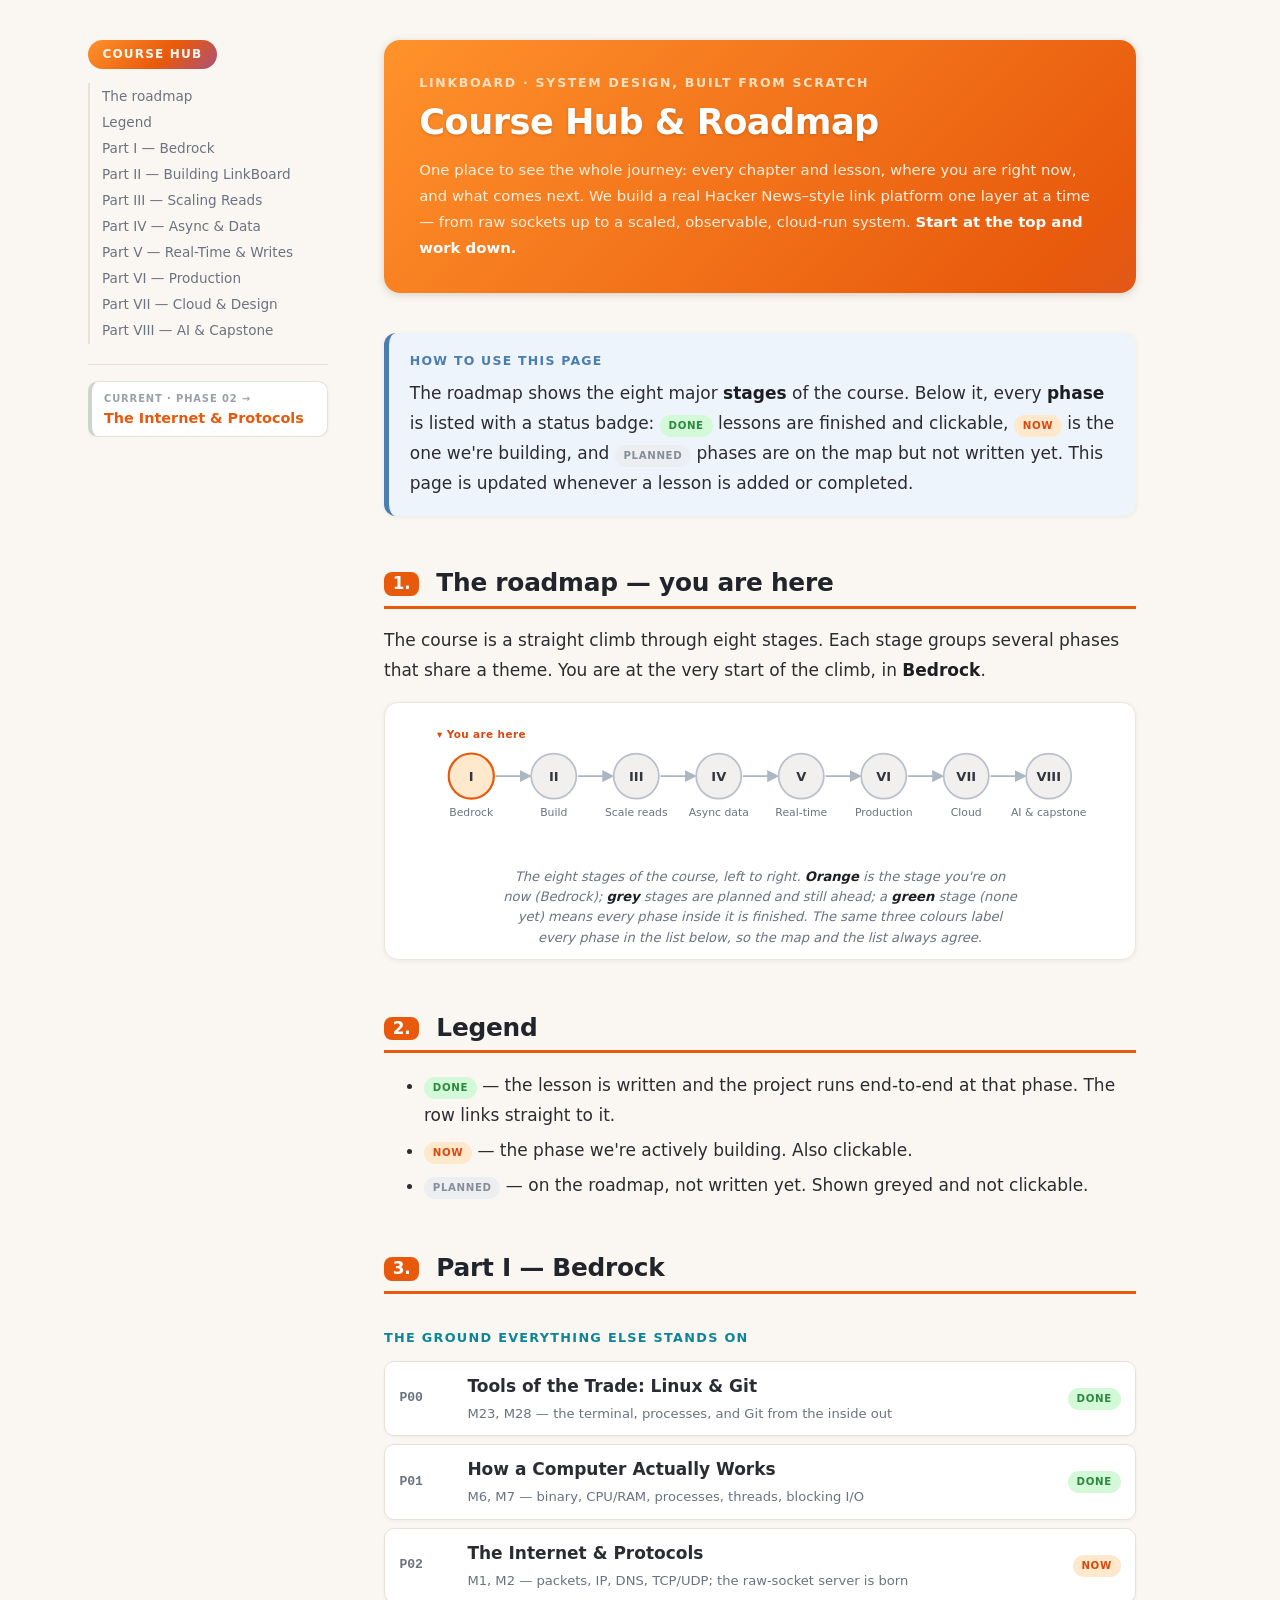
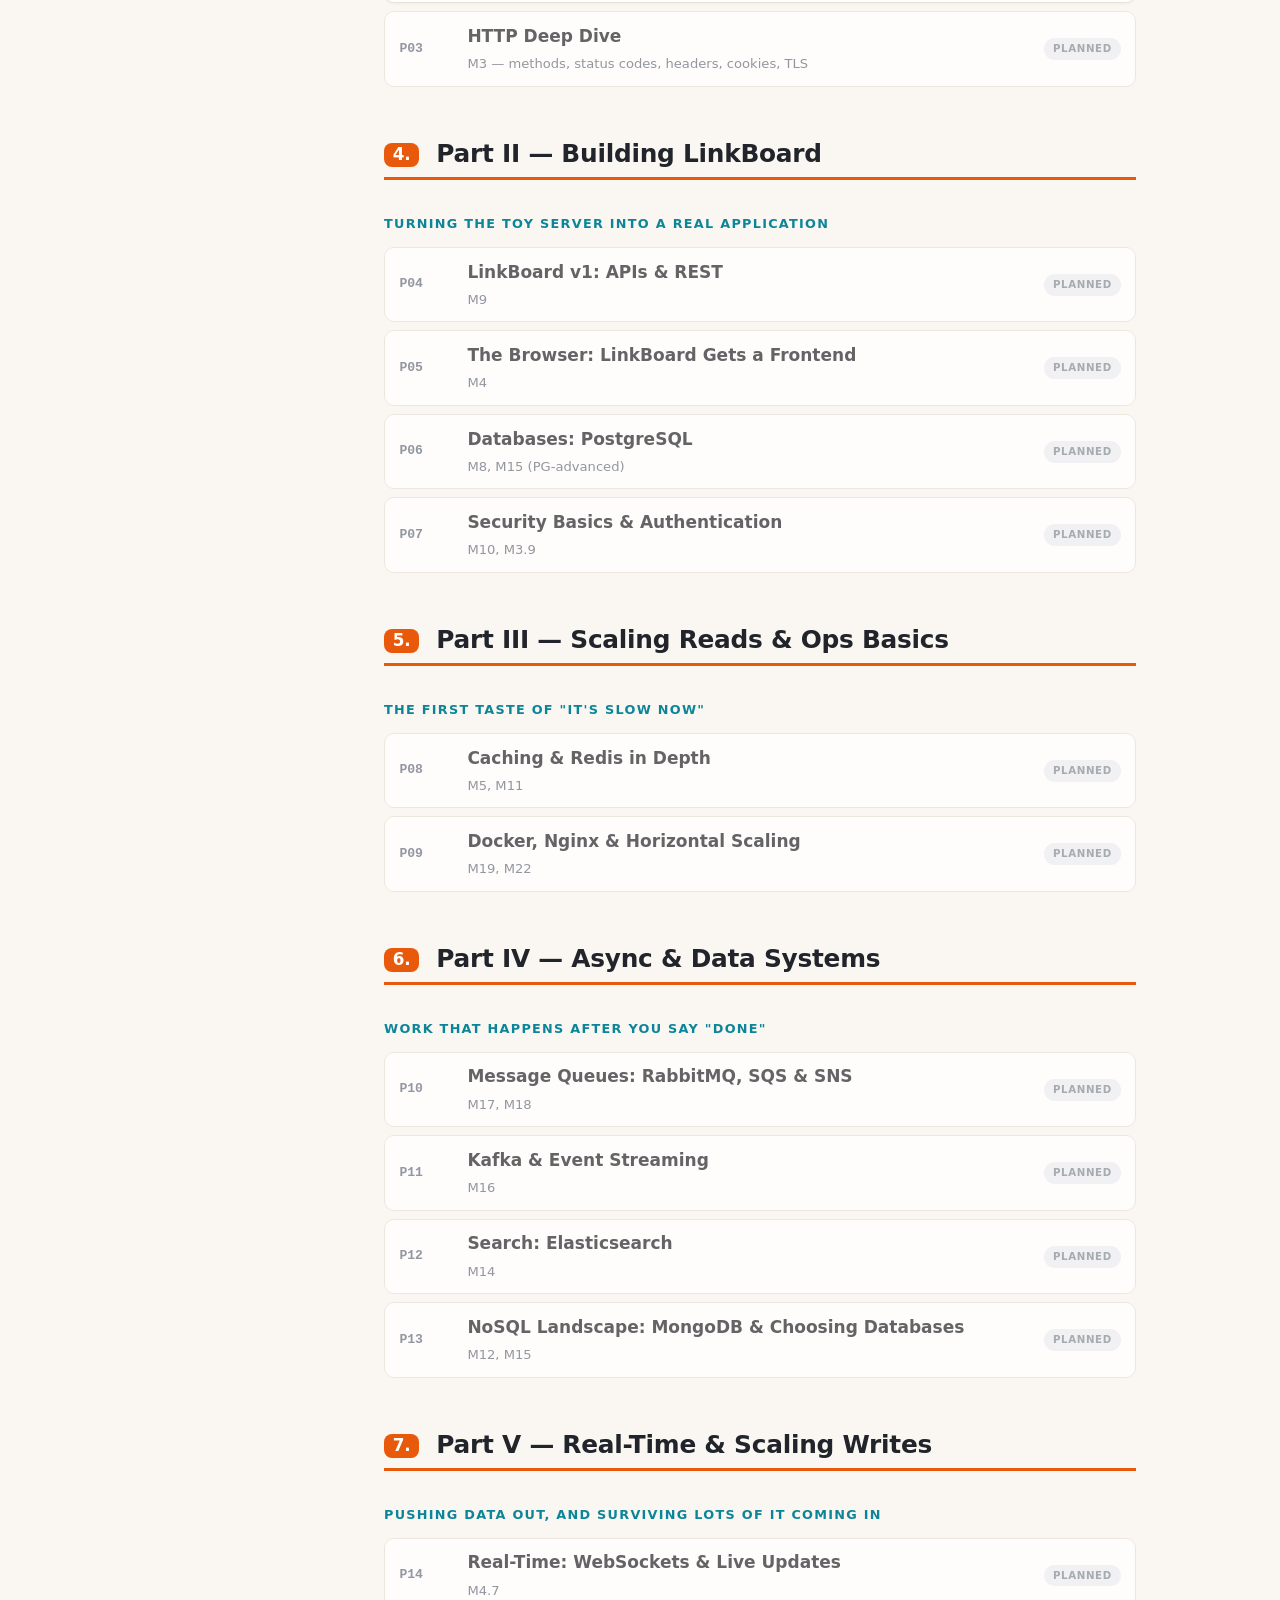
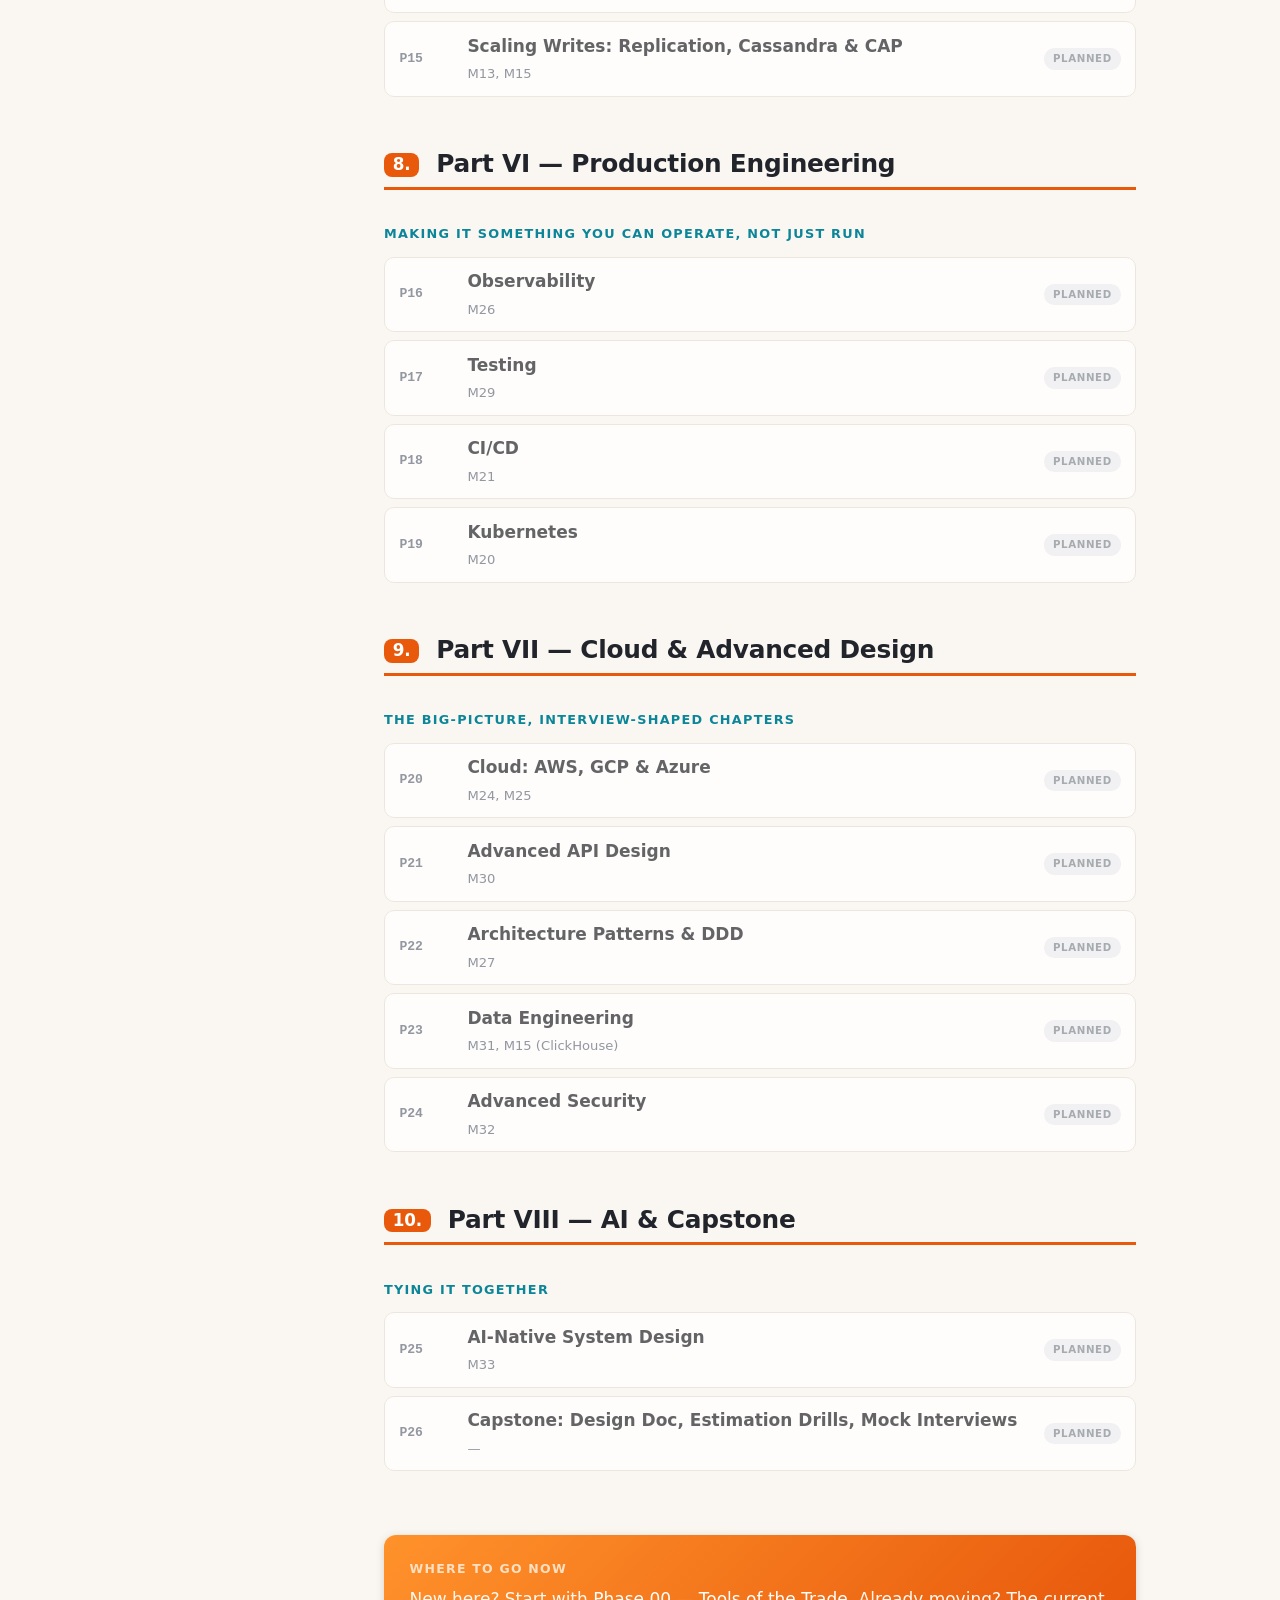
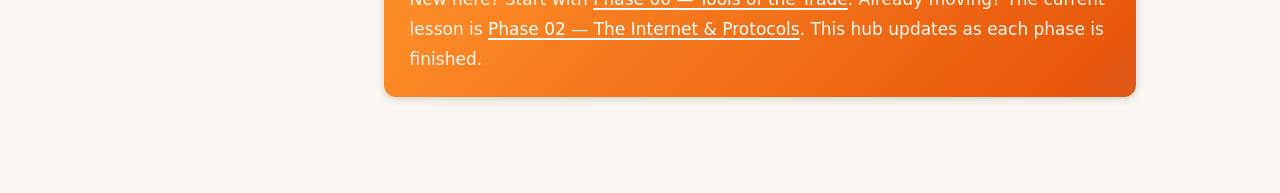
==== commit 893dd453: "Lessons: course hub + roadmap and 6 content-richness features (hover-glossary, syntax highlighting, " ====
--- a/concepts/index.html
+++ b/concepts/index.html
@@ -25,7 +25,10 @@
       <a href="#part-8">Part VIII — AI &amp; Capstone</a>
     </nav>
     <div class="toc-bottom">
-      <a href="phase-02-internet-and-protocols/lesson.html">Jump to current lesson →</a>
+      <a class="nav-card" href="phase-02-internet-and-protocols/lesson.html">
+        <span class="nav-label">Current · Phase 02 →</span>
+        <span class="nav-title">The Internet &amp; Protocols</span>
+      </a>
     </div>
   </div>
 </aside>
--- a/concepts/assets/lesson.css
+++ b/concepts/assets/lesson.css
@@ -93,9 +93,53 @@
   margin-top: 1.25rem;
   padding-top: 1rem;
   border-top: 1px solid #e7e1d6;
-}
-
-.toc .toc-bottom a { border-left: none; padding-left: 0; font-weight: 650; color: #e8590c; }
+  display: flex;
+  flex-direction: column;
+  gap: .55rem;
+}
+
+/* prev/next lesson cards + the course-map pill that sit in the TOC footer.
+   A .nav-card shows a small "PREV/NEXT · PHASE NN" kicker over the lesson
+   title; .nav-map is the rounded pill linking the hub. */
+.nav-card {
+  display: block;
+  border: 1px solid #e7e1d6;
+  border-left: 4px solid #cdd5c9;
+  border-radius: 10px;
+  padding: .5rem .75rem;
+  background: #ffffff;
+  text-decoration: none;
+  box-shadow: 0 1px 3px rgba(60, 35, 10, .06);
+  transition: transform .15s ease, box-shadow .15s ease, border-color .15s ease;
+}
+.nav-card:hover { transform: translateY(-2px); border-left-color: #e8590c; box-shadow: 0 5px 14px rgba(60, 35, 10, .13); }
+.nav-label {
+  display: block;
+  font-size: .62rem;
+  font-weight: 800;
+  letter-spacing: .09em;
+  text-transform: uppercase;
+  color: #9aa0a6;
+  margin-bottom: .12rem;
+}
+.nav-title { display: block; font-size: .9rem; font-weight: 650; line-height: 1.3; color: #e8590c; }
+.nav-card:hover .nav-title { color: #7048e8; }
+
+.nav-map {
+  display: block;
+  text-align: center;
+  border: 1.5px solid #e7e1d6;
+  border-radius: 99px;
+  padding: .48rem .8rem;
+  font-size: .72rem;
+  font-weight: 800;
+  letter-spacing: .08em;
+  text-transform: uppercase;
+  color: #6b7280;
+  text-decoration: none;
+  transition: border-color .15s ease, color .15s ease, background .15s ease, transform .12s ease;
+}
+.nav-map:hover { border-color: #e8590c; color: #e8590c; background: #fff3e9; transform: translateY(-1px); }
 
 @media (max-width: 900px) {
   .page { grid-template-columns: minmax(0, 1fr); gap: 1.5rem; padding-top: 1.5rem; }
@@ -387,7 +431,13 @@
   .toc nav a { color: #8d95a3; border-left-color: #2b2f3a; }
   .toc nav a:hover { color: #ff9457; border-left-color: #ff9457; }
   .toc .toc-bottom { border-top-color: #2b2f3a; }
-  .toc .toc-bottom a { color: #ff9457; }
+  .nav-card { background: #191c24; border-color: #2b2f3a; border-left-color: #3a4150; box-shadow: none; }
+  .nav-card:hover { border-left-color: #ff9457; box-shadow: 0 5px 14px rgba(0, 0, 0, .4); }
+  .nav-label { color: #8d95a3; }
+  .nav-title { color: #ff9457; }
+  .nav-card:hover .nav-title { color: #9775fa; }
+  .nav-map { border-color: #2b2f3a; color: #8d95a3; }
+  .nav-map:hover { border-color: #ff9457; color: #ff9457; background: #2a1a0f; }
   .toc .toc-phase {
     background: #b34808;
     background: linear-gradient(135deg, #b34808 0%, #8a3305 60%, #4b2e9e 140%);
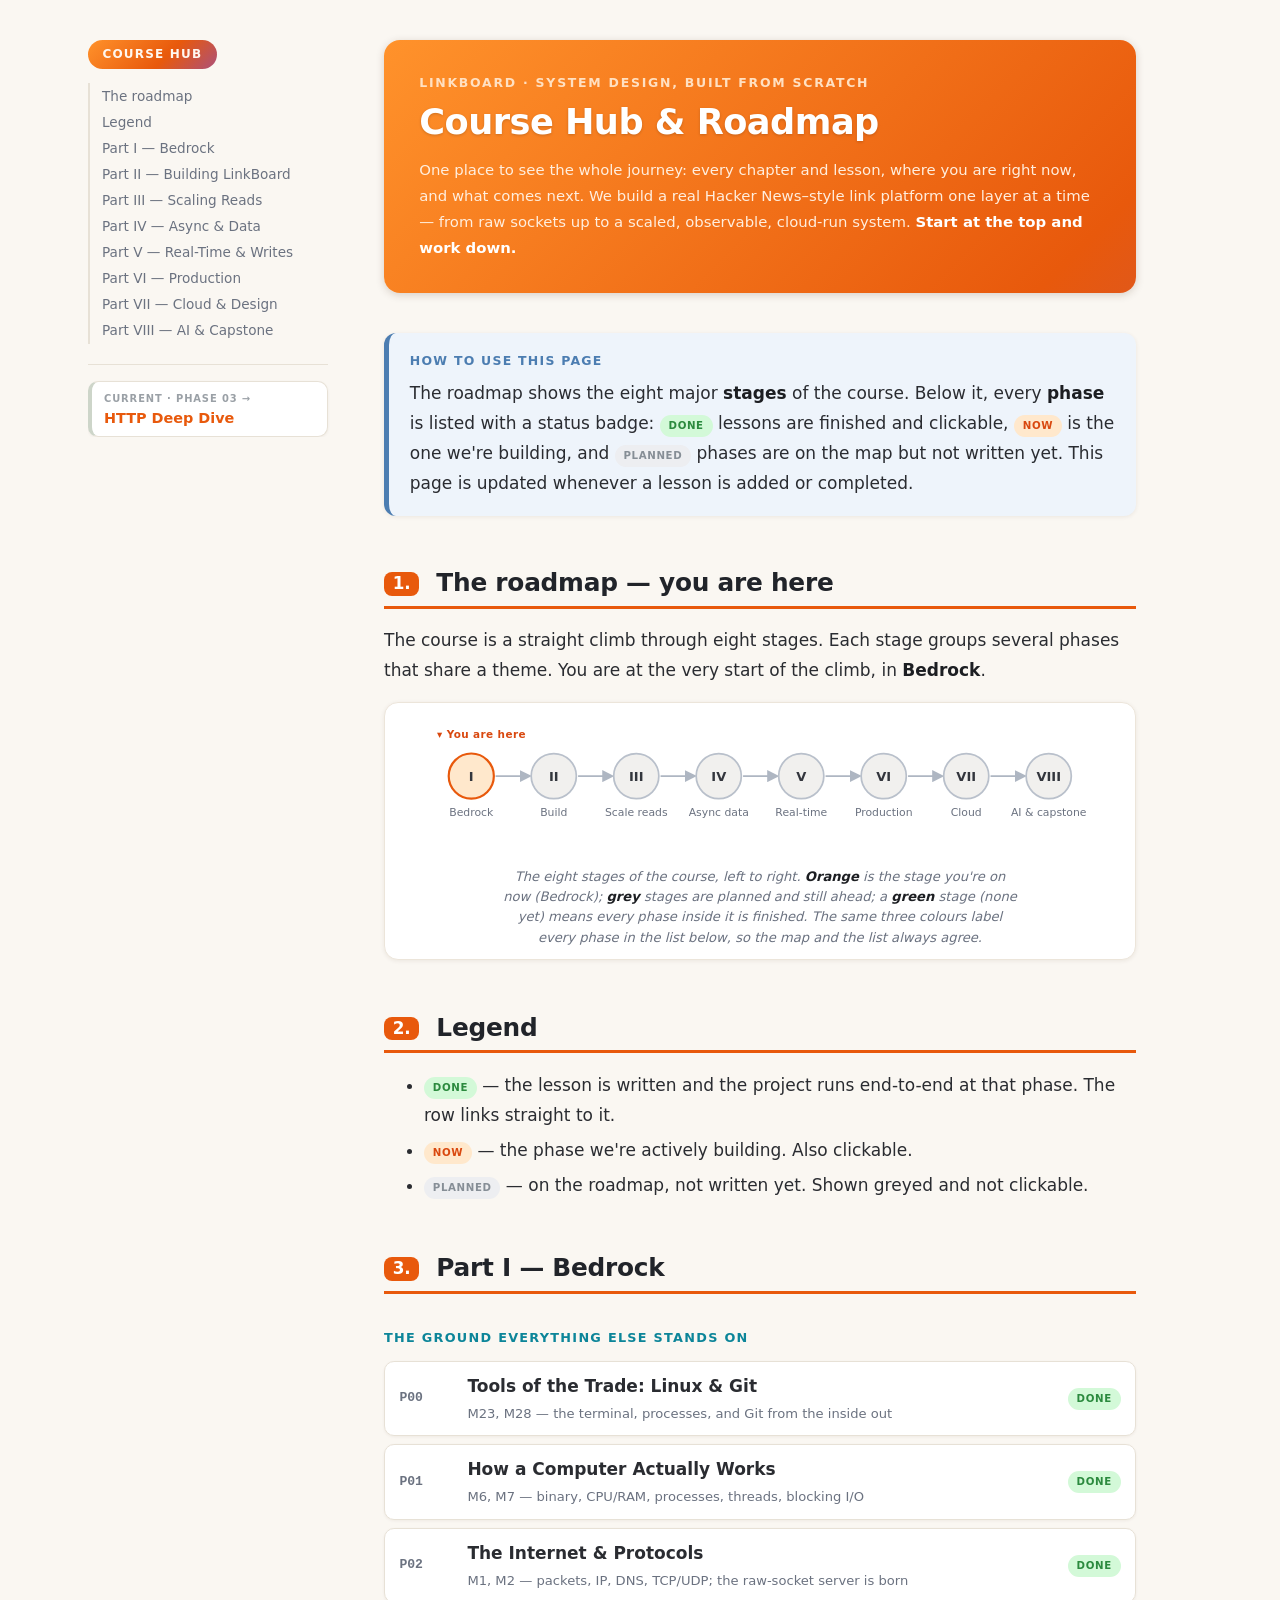
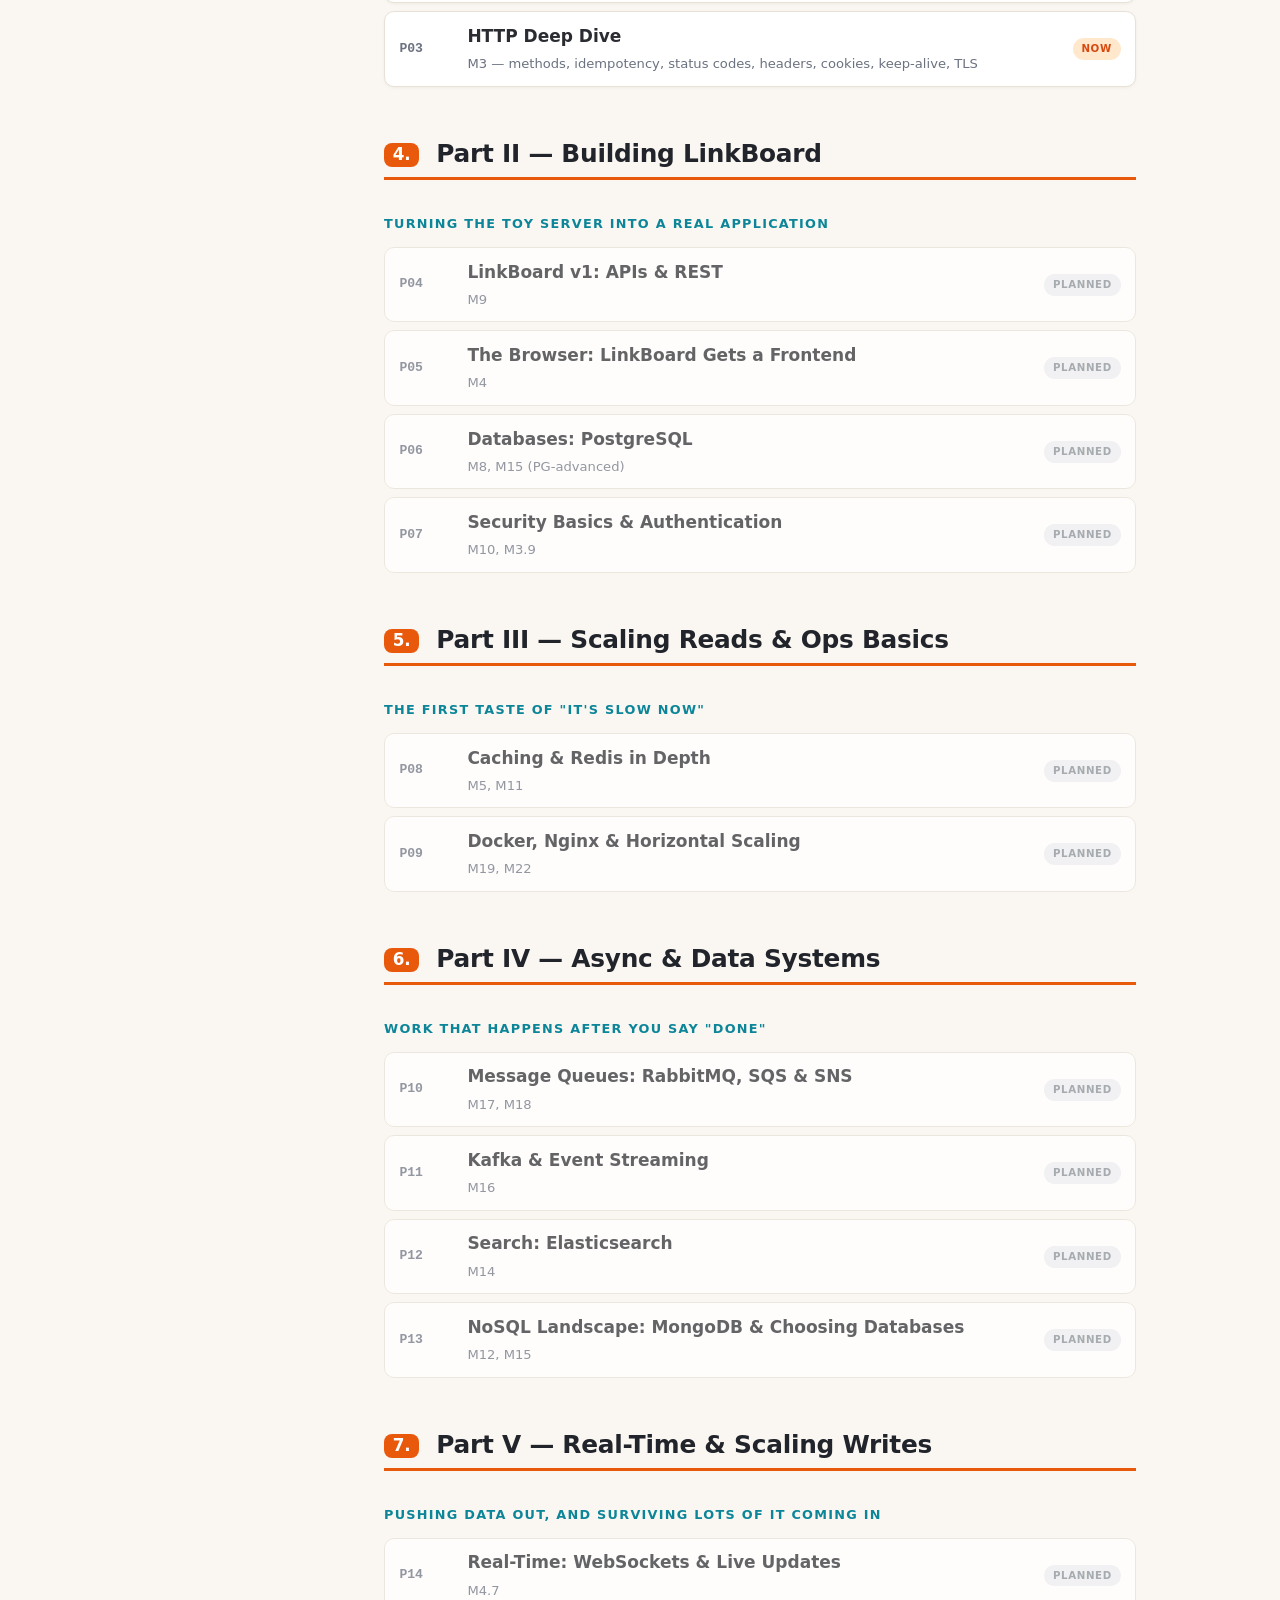
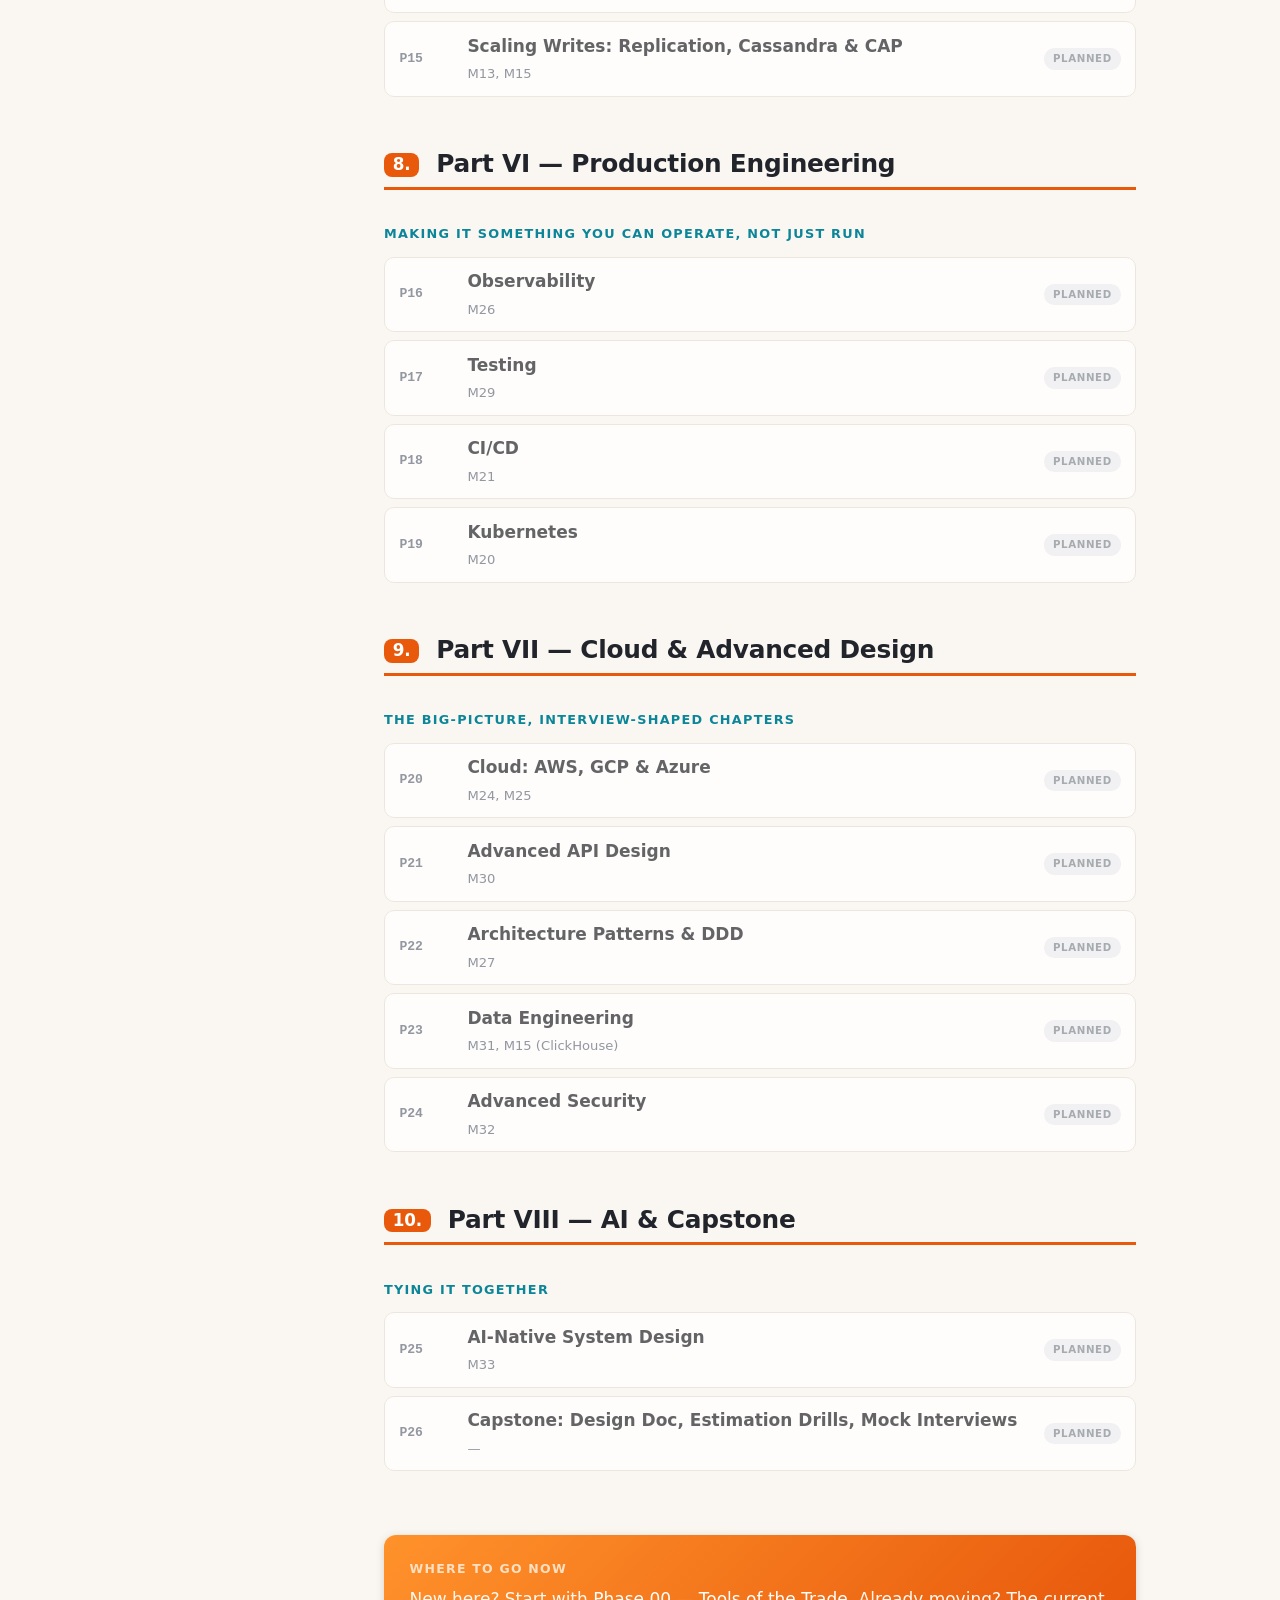
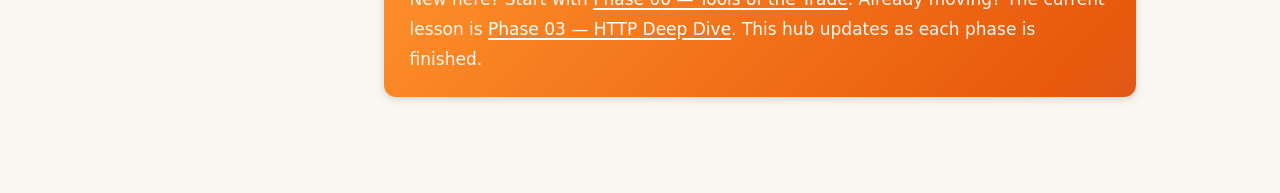
==== commit 669e9ce1: "Phase 03: hand-written HTTP parser + HTTP deep-dive lesson; DO-NOT-WAIT rule" ====
--- a/concepts/index.html
+++ b/concepts/index.html
@@ -25,9 +25,9 @@
       <a href="#part-8">Part VIII — AI &amp; Capstone</a>
     </nav>
     <div class="toc-bottom">
-      <a class="nav-card" href="phase-02-internet-and-protocols/lesson.html">
-        <span class="nav-label">Current · Phase 02 →</span>
-        <span class="nav-title">The Internet &amp; Protocols</span>
+      <a class="nav-card" href="phase-03-http-deep-dive/lesson.html">
+        <span class="nav-label">Current · Phase 03 →</span>
+        <span class="nav-title">HTTP Deep Dive</span>
       </a>
     </div>
   </div>
@@ -137,13 +137,13 @@
   <li><a class="hub-row" href="phase-02-internet-and-protocols/lesson.html">
     <span class="hub-num">P02</span>
     <span class="hub-title">The Internet &amp; Protocols <small>M1, M2 &mdash; packets, IP, DNS, TCP/UDP; the raw-socket server is born</small></span>
+    <span class="status status-done">Done</span>
+  </a></li>
+  <li><a class="hub-row" href="phase-03-http-deep-dive/lesson.html">
+    <span class="hub-num">P03</span>
+    <span class="hub-title">HTTP Deep Dive <small>M3 &mdash; methods, idempotency, status codes, headers, cookies, keep-alive, TLS</small></span>
     <span class="status status-now">Now</span>
   </a></li>
-  <li><div class="hub-row is-planned">
-    <span class="hub-num">P03</span>
-    <span class="hub-title">HTTP Deep Dive <small>M3 &mdash; methods, status codes, headers, cookies, TLS</small></span>
-    <span class="status status-planned">Planned</span>
-  </div></li>
 </ul>
 
 <h2 id="part-2"><span class="secno">4.</span> Part II &mdash; Building LinkBoard</h2>
@@ -298,7 +298,7 @@
 
 <footer class="next">
   <span class="label">Where to go now</span>
-  <p>New here? Start with <a href="phase-00-tools-of-the-trade/lesson.html">Phase 00 &mdash; Tools of the Trade</a>. Already moving? The current lesson is <a href="phase-02-internet-and-protocols/lesson.html">Phase 02 &mdash; The Internet &amp; Protocols</a>. This hub updates as each phase is finished.</p>
+  <p>New here? Start with <a href="phase-00-tools-of-the-trade/lesson.html">Phase 00 &mdash; Tools of the Trade</a>. Already moving? The current lesson is <a href="phase-03-http-deep-dive/lesson.html">Phase 03 &mdash; HTTP Deep Dive</a>. This hub updates as each phase is finished.</p>
 </footer>
 
 </main>
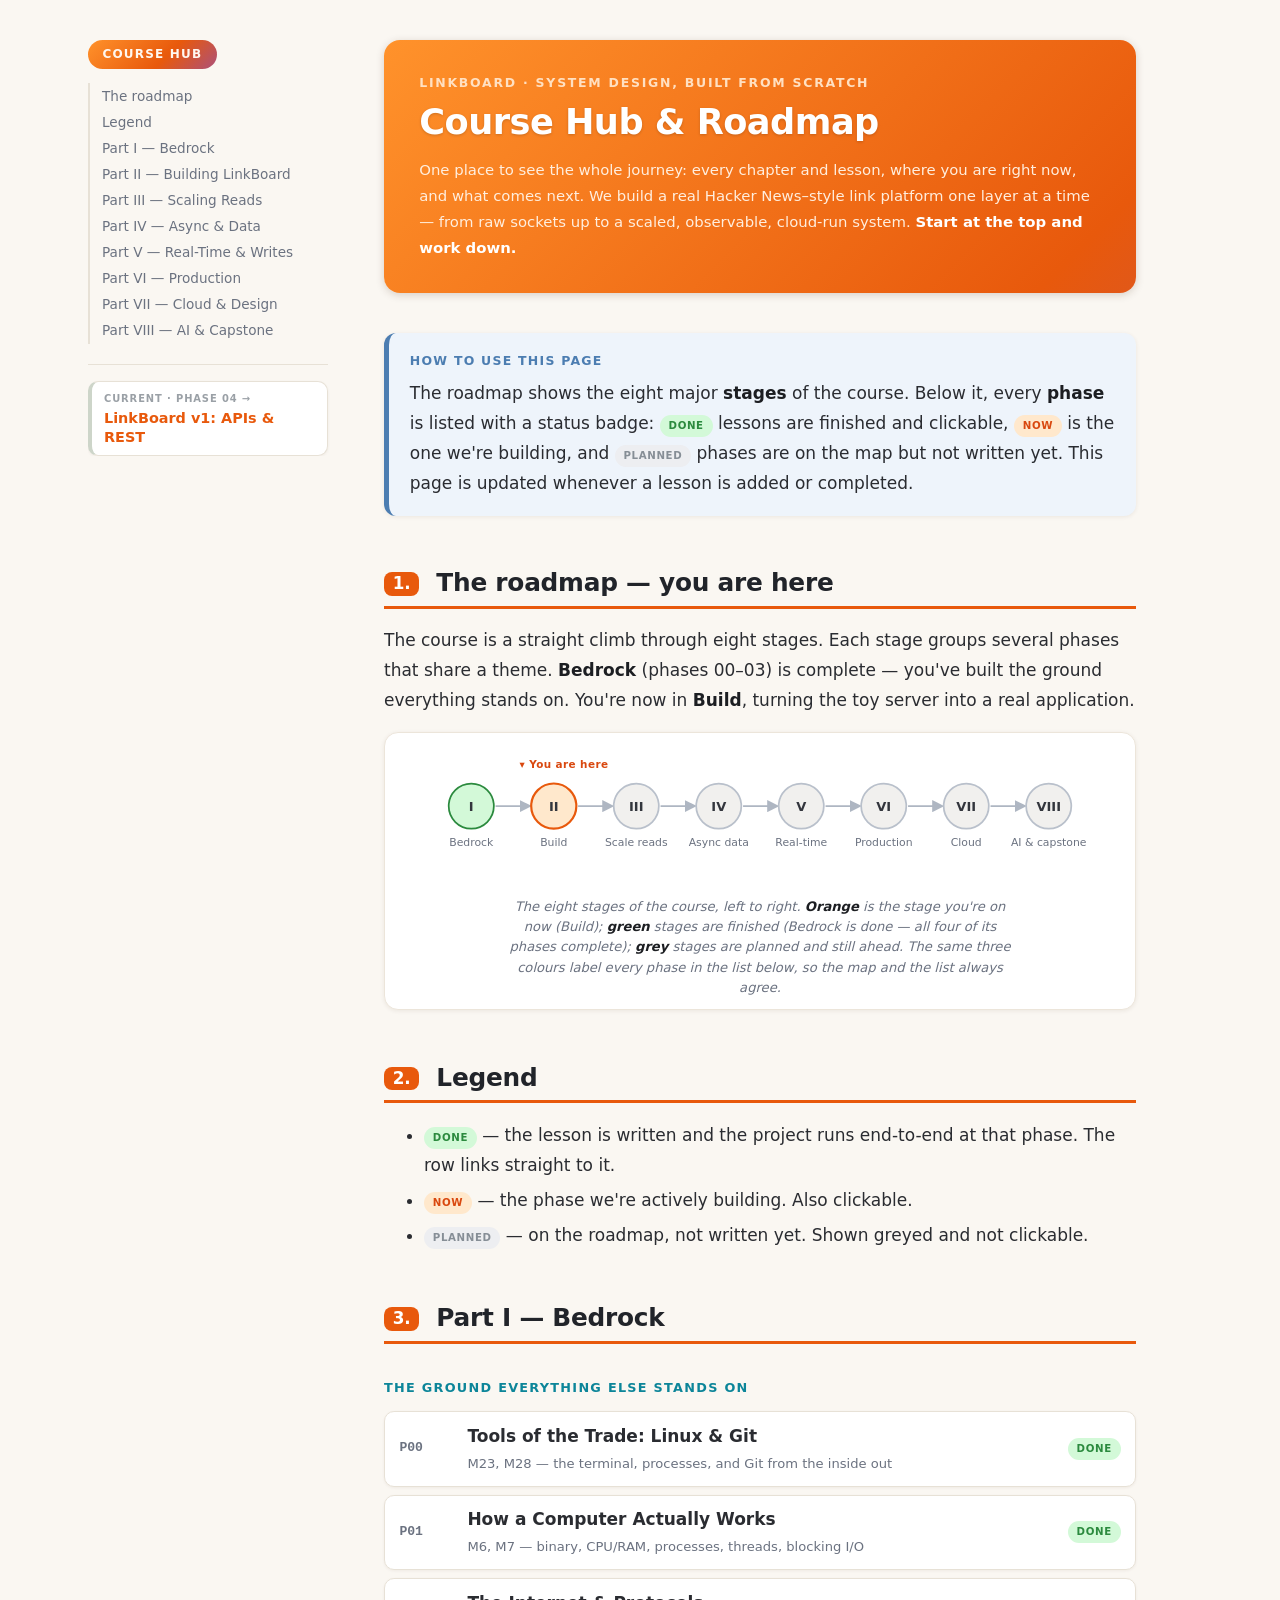
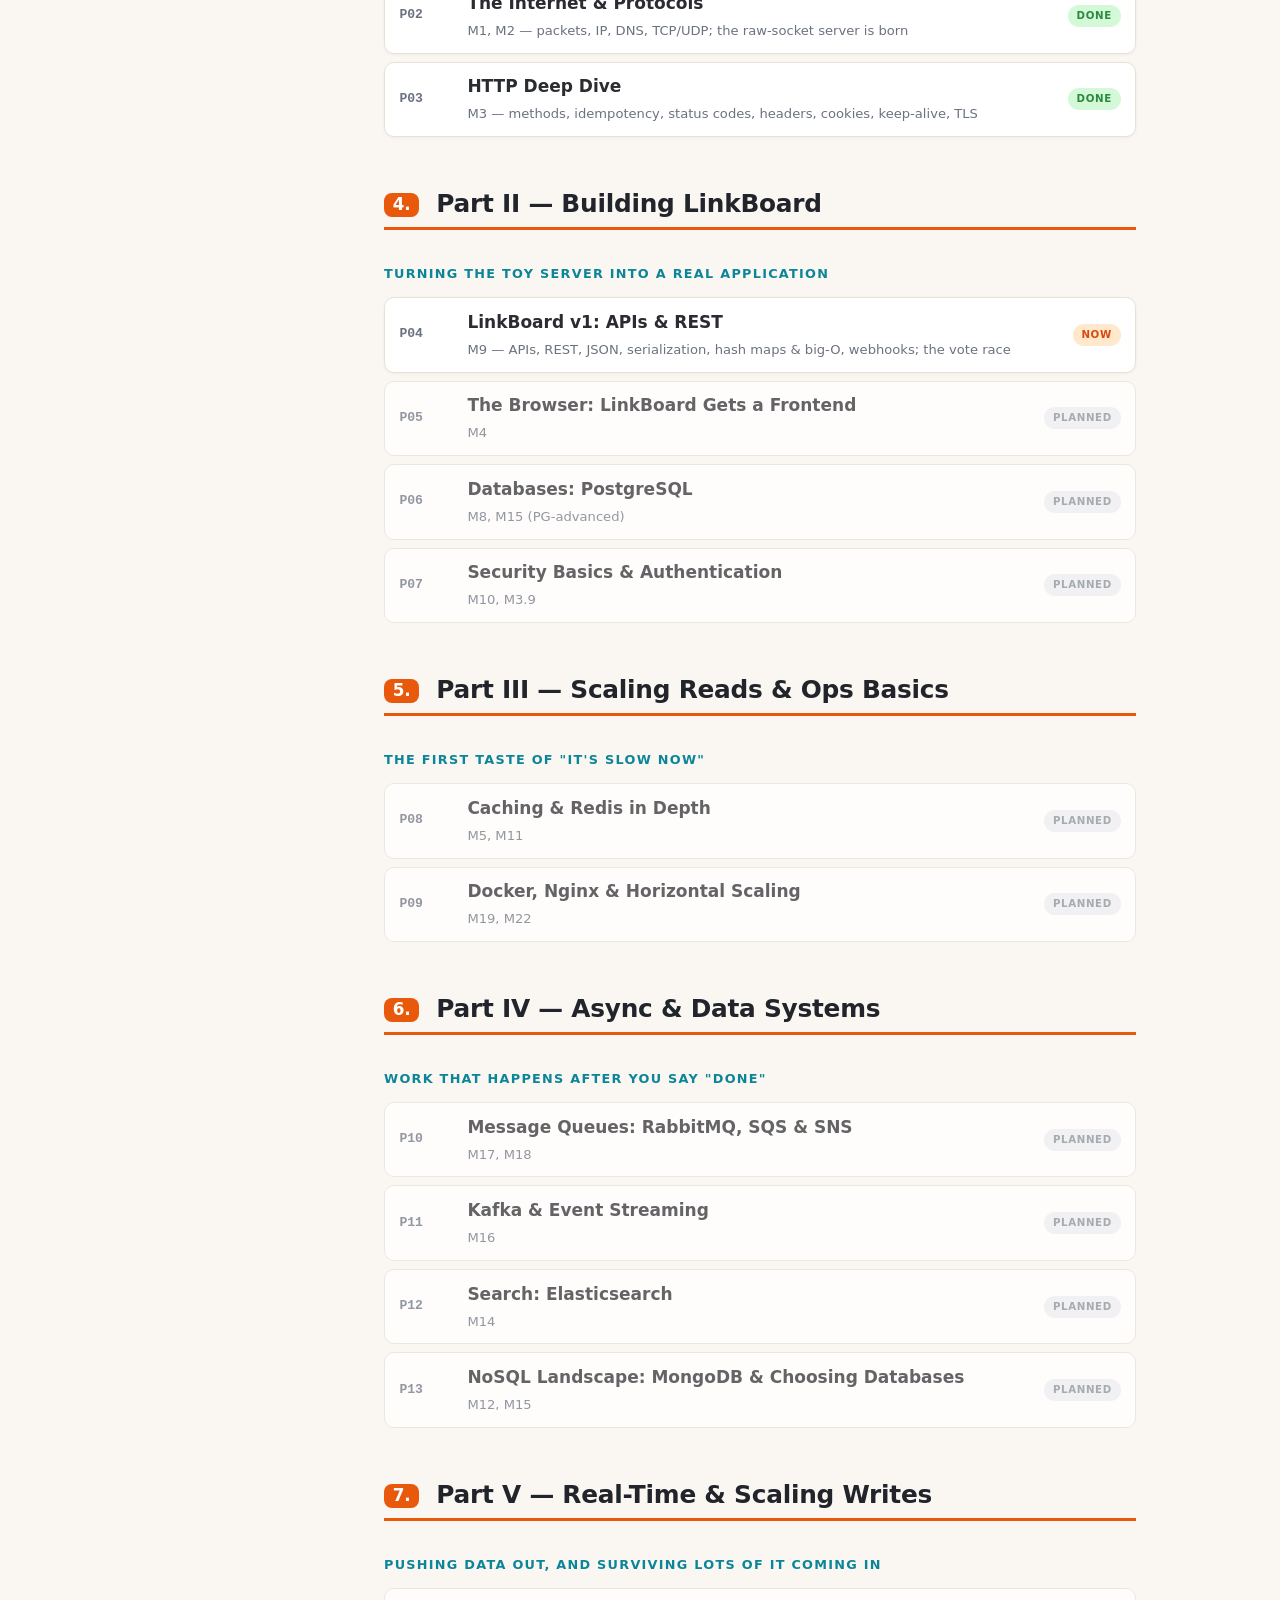
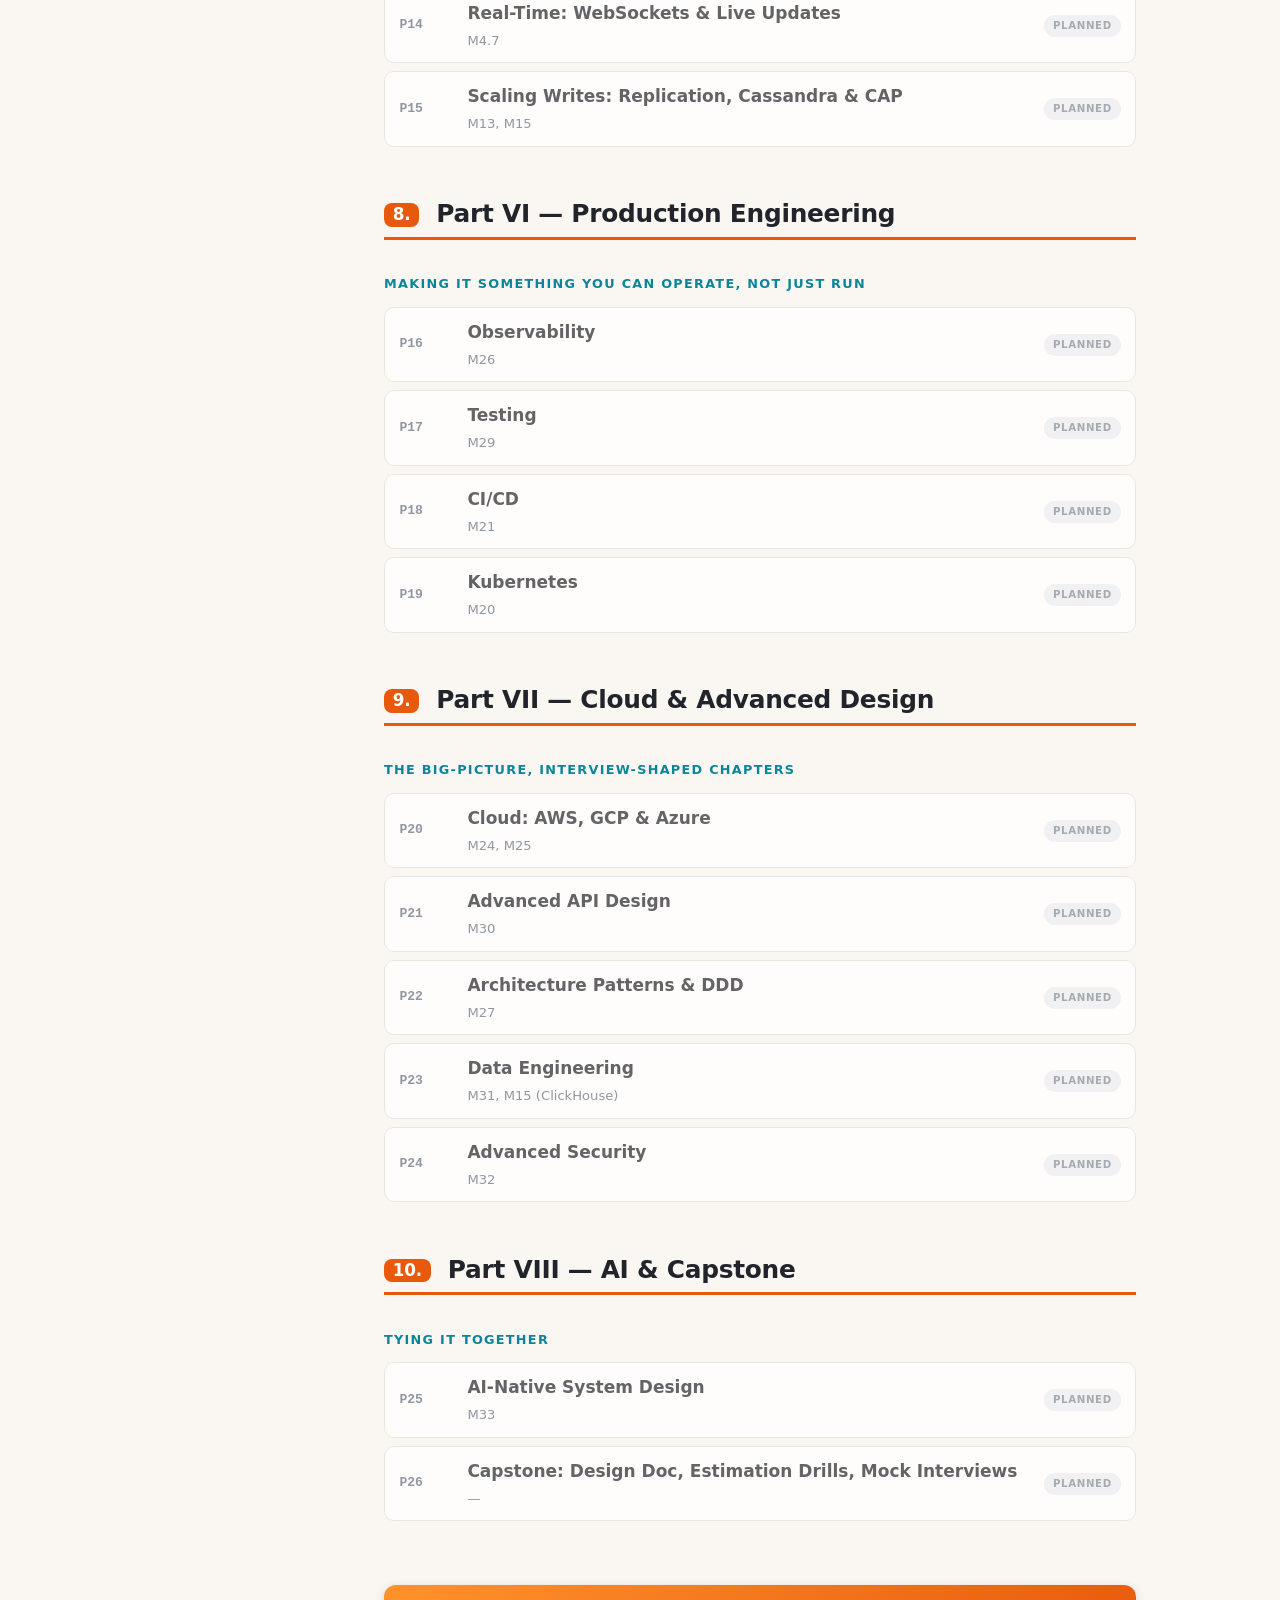
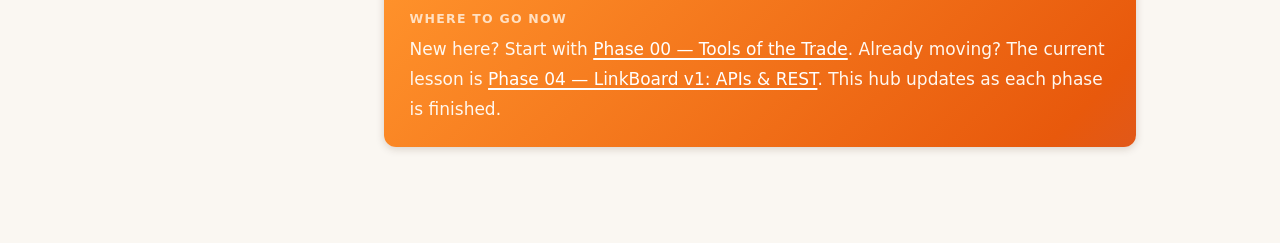
==== commit 8408d345: "Phase 04: FastAPI LinkBoard v1 (APIs & REST) + vote-race demo + lesson" ====
--- a/concepts/index.html
+++ b/concepts/index.html
@@ -25,9 +25,9 @@
       <a href="#part-8">Part VIII — AI &amp; Capstone</a>
     </nav>
     <div class="toc-bottom">
-      <a class="nav-card" href="phase-03-http-deep-dive/lesson.html">
-        <span class="nav-label">Current · Phase 03 →</span>
-        <span class="nav-title">HTTP Deep Dive</span>
+      <a class="nav-card" href="phase-04-apis-and-rest/lesson.html">
+        <span class="nav-label">Current · Phase 04 →</span>
+        <span class="nav-title">LinkBoard v1: APIs &amp; REST</span>
       </a>
     </div>
   </div>
@@ -48,7 +48,7 @@
 
 <h2 id="roadmap"><span class="secno">1.</span> The roadmap &mdash; you are here</h2>
 
-<p>The course is a straight climb through eight stages. Each stage groups several phases that share a theme. You are at the very start of the climb, in <strong>Bedrock</strong>.</p>
+<p>The course is a straight climb through eight stages. Each stage groups several phases that share a theme. <strong>Bedrock</strong> (phases 00&ndash;03) is complete — you've built the ground everything stands on. You're now in <strong>Build</strong>, turning the toy server into a real application.</p>
 
 <figure class="fig">
   <svg viewBox="0 0 760 150" role="img" aria-label="Course roadmap of eight stages from left to right: stage one Bedrock (you are here now), stage two Build, stage three Scale reads, stage four Async, stage five Real-time and write scaling, stage six Production, stage seven Cloud, stage eight AI and capstone. You are currently in stage one, Bedrock.">
@@ -67,16 +67,16 @@
     <line x1="550.5" y1="60" x2="589.5" y2="60" class="fig-edge" marker-end="url(#rm-arrow)"/>
     <line x1="645.5" y1="60" x2="684.5" y2="60" class="fig-edge" marker-end="url(#rm-arrow)"/>
 
-    <!-- "you are here" pointer over the first stage -->
-    <text x="8" y="16" class="fig-youhere">&#9662; You are here</text>
-
-    <!-- stage 1: Bedrock (NOW) -->
-    <circle cx="47.5"  cy="60" r="26" class="fig-stage-now"/>
+    <!-- "you are here" pointer over the current stage (Build) -->
+    <text x="103" y="16" class="fig-youhere">&#9662; You are here</text>
+
+    <!-- stage 1: Bedrock (DONE) -->
+    <circle cx="47.5"  cy="60" r="26" class="fig-stage-done"/>
     <text x="47.5"  y="66"  text-anchor="middle" class="fig-stage-num">I</text>
     <text x="47.5"  y="106" text-anchor="middle" class="fig-t-sm">Bedrock</text>
 
-    <!-- stage 2: Build -->
-    <circle cx="142.5" cy="60" r="26" class="fig-stage-todo"/>
+    <!-- stage 2: Build (NOW) -->
+    <circle cx="142.5" cy="60" r="26" class="fig-stage-now"/>
     <text x="142.5" y="66"  text-anchor="middle" class="fig-stage-num">II</text>
     <text x="142.5" y="106" text-anchor="middle" class="fig-t-sm">Build</text>
 
@@ -110,7 +110,7 @@
     <text x="712.5" y="66"  text-anchor="middle" class="fig-stage-num">VIII</text>
     <text x="712.5" y="106" text-anchor="middle" class="fig-t-sm">AI &amp; capstone</text>
   </svg>
-  <figcaption>The eight stages of the course, left to right. <strong>Orange</strong> is the stage you're on now (Bedrock); <strong>grey</strong> stages are planned and still ahead; a <strong>green</strong> stage (none yet) means every phase inside it is finished. The same three colours label every phase in the list below, so the map and the list always agree.</figcaption>
+  <figcaption>The eight stages of the course, left to right. <strong>Orange</strong> is the stage you're on now (Build); <strong>green</strong> stages are finished (Bedrock is done — all four of its phases complete); <strong>grey</strong> stages are planned and still ahead. The same three colours label every phase in the list below, so the map and the list always agree.</figcaption>
 </figure>
 
 <h2 id="legend"><span class="secno">2.</span> Legend</h2>
@@ -142,18 +142,18 @@
   <li><a class="hub-row" href="phase-03-http-deep-dive/lesson.html">
     <span class="hub-num">P03</span>
     <span class="hub-title">HTTP Deep Dive <small>M3 &mdash; methods, idempotency, status codes, headers, cookies, keep-alive, TLS</small></span>
-    <span class="status status-now">Now</span>
+    <span class="status status-done">Done</span>
   </a></li>
 </ul>
 
 <h2 id="part-2"><span class="secno">4.</span> Part II &mdash; Building LinkBoard</h2>
 <p class="hub-part">Turning the toy server into a real application</p>
 <ul class="hub-list">
-  <li><div class="hub-row is-planned">
+  <li><a class="hub-row" href="phase-04-apis-and-rest/lesson.html">
     <span class="hub-num">P04</span>
-    <span class="hub-title">LinkBoard v1: APIs &amp; REST <small>M9</small></span>
-    <span class="status status-planned">Planned</span>
-  </div></li>
+    <span class="hub-title">LinkBoard v1: APIs &amp; REST <small>M9 &mdash; APIs, REST, JSON, serialization, hash maps &amp; big-O, webhooks; the vote race</small></span>
+    <span class="status status-now">Now</span>
+  </a></li>
   <li><div class="hub-row is-planned">
     <span class="hub-num">P05</span>
     <span class="hub-title">The Browser: LinkBoard Gets a Frontend <small>M4</small></span>
@@ -298,7 +298,7 @@
 
 <footer class="next">
   <span class="label">Where to go now</span>
-  <p>New here? Start with <a href="phase-00-tools-of-the-trade/lesson.html">Phase 00 &mdash; Tools of the Trade</a>. Already moving? The current lesson is <a href="phase-03-http-deep-dive/lesson.html">Phase 03 &mdash; HTTP Deep Dive</a>. This hub updates as each phase is finished.</p>
+  <p>New here? Start with <a href="phase-00-tools-of-the-trade/lesson.html">Phase 00 &mdash; Tools of the Trade</a>. Already moving? The current lesson is <a href="phase-04-apis-and-rest/lesson.html">Phase 04 &mdash; LinkBoard v1: APIs &amp; REST</a>. This hub updates as each phase is finished.</p>
 </footer>
 
 </main>
